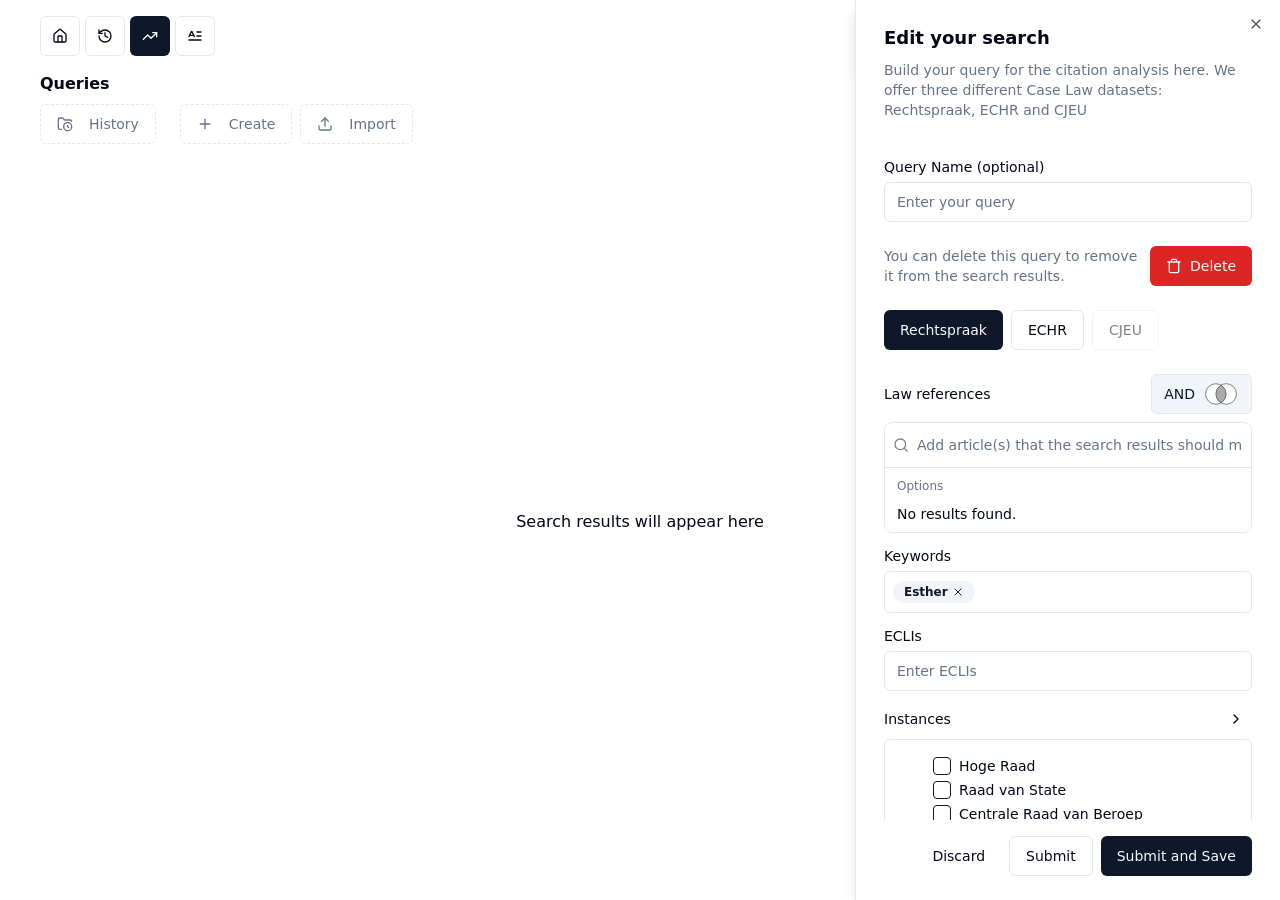
==== searchbar/index.html @ 6cc72f58 "project setup - mockup biss page" ====
<!doctype html>
<html lang="en">
<head>
    <meta charset="utf-8" />
    <link rel="icon" href="./favicon.png" />
    <meta name="viewport" content="width=device-width, initial-scale=1" />
    <link href=".//biss.css" rel="stylesheet">
    <title>Citations</title>
</head>
<body data-sveltekit-preload-data="hover">

    <div style="display: contents">
        <div class="inset-0 flex flex-col">
            <div class="z-50 flex-shrink-0 bg-opacity-90 px-10 py-4 backdrop-blur-sm transition-opacity duration-300">
                <div class="flex w-full justify-between">
                    <div> <a href="/" tabindex="0" class="ring-offset-background focus-visible:ring-ring inline-flex items-center justify-center whitespace-nowrap rounded-md text-sm font-medium transition-colors focus-visible:outline-none focus-visible:ring-2 focus-visible:ring-offset-2 disabled:pointer-events-none disabled:opacity-50 border-input bg-background hover:bg-accent hover:text-accent-foreground border h-10 w-10" data-button-root=""><svg xmlns="http://www.w3.org/2000/svg" width="24" height="24" viewBox="0 0 24 24" fill="none" stroke="currentColor" stroke-width="2" stroke-linecap="round" stroke-linejoin="round" class="lucide-icon lucide lucide-house h-4 w-4"><path d="M15 21v-8a1 1 0 0 0-1-1h-4a1 1 0 0 0-1 1v8"></path><path d="M3 10a2 2 0 0 1 .709-1.528l7-5.999a2 2 0 0 1 2.582 0l7 5.999A2 2 0 0 1 21 10v9a2 2 0 0 1-2 2H5a2 2 0 0 1-2-2z"></path></svg></a>  <a href="/citationanalysis?q=rc" tabindex="0" class="ring-offset-background focus-visible:ring-ring inline-flex items-center justify-center whitespace-nowrap rounded-md text-sm font-medium transition-colors focus-visible:outline-none focus-visible:ring-2 focus-visible:ring-offset-2 disabled:pointer-events-none disabled:opacity-50 border-input bg-background hover:bg-accent hover:text-accent-foreground border h-10 w-10" data-button-root=""><svg xmlns="http://www.w3.org/2000/svg" width="24" height="24" viewBox="0 0 24 24" fill="none" stroke="currentColor" stroke-width="2" stroke-linecap="round" stroke-linejoin="round" class="lucide-icon lucide lucide-history h-4 w-4"><path d="M3 12a9 9 0 1 0 9-9 9.75 9.75 0 0 0-6.74 2.74L3 8"></path><path d="M3 3v5h5"></path><path d="M12 7v5l4 2"></path></svg></a>  <a href="/citationanalysis?q=ip" tabindex="0" class="ring-offset-background focus-visible:ring-ring inline-flex items-center justify-center whitespace-nowrap rounded-md text-sm font-medium transition-colors focus-visible:outline-none focus-visible:ring-2 focus-visible:ring-offset-2 disabled:pointer-events-none disabled:opacity-50 bg-primary text-primary-foreground hover:bg-primary/90 h-10 w-10" data-button-root=""><svg xmlns="http://www.w3.org/2000/svg" width="24" height="24" viewBox="0 0 24 24" fill="none" stroke="currentColor" stroke-width="2" stroke-linecap="round" stroke-linejoin="round" class="lucide-icon lucide lucide-trending-up h-4 w-4"><path d="M16 7h6v6"></path><path d="m22 7-8.5 8.5-5-5L2 17"></path></svg></a>  <a href="/citationanalysis?q=sf" tabindex="0" class="ring-offset-background focus-visible:ring-ring inline-flex items-center justify-center whitespace-nowrap rounded-md text-sm font-medium transition-colors focus-visible:outline-none focus-visible:ring-2 focus-visible:ring-offset-2 disabled:pointer-events-none disabled:opacity-50 border-input bg-background hover:bg-accent hover:text-accent-foreground border h-10 w-10" data-button-root=""><svg xmlns="http://www.w3.org/2000/svg" width="24" height="24" viewBox="0 0 24 24" fill="none" stroke="currentColor" stroke-width="2" stroke-linecap="round" stroke-linejoin="round" class="lucide-icon lucide lucide-letter-text h-4 w-4"><path d="M15 12h6"></path><path d="M15 6h6"></path><path d="m3 13 3.553-7.724a.5.5 0 0 1 .894 0L11 13"></path><path d="M3 18h18"></path><path d="M3.92 11h6.16"></path></svg></a></div>   <div class="flex items-center space-x-2">
                        <button aria-controls="OJrJA2cMHf" aria-expanded="false" data-state="closed" id="hyUOmqMCbx" tabindex="0" data-melt-dropdown-menu-trigger="" data-menu-trigger="" type="button"> <button type="button" tabindex="0" class="ring-offset-background focus-visible:ring-ring inline-flex items-center justify-center whitespace-nowrap rounded-md text-sm font-medium transition-colors focus-visible:outline-none focus-visible:ring-2 focus-visible:ring-offset-2 disabled:pointer-events-none disabled:opacity-50 border-input bg-background hover:bg-accent hover:text-accent-foreground border h-10 px-4 py-2" data-button-root=""><svg xmlns="http://www.w3.org/2000/svg" width="24" height="24" viewBox="0 0 24 24" fill="none" stroke="currentColor" stroke-width="2" stroke-linecap="round" stroke-linejoin="round" class="lucide-icon lucide lucide-user mr-2 h-4 w-4"><path d="M19 21v-2a4 4 0 0 0-4-4H9a4 4 0 0 0-4 4v2"></path><circle cx="12" cy="7" r="4"></circle></svg>esther.kleikers@icloud.com</button></button>    <div> <button type="button" tabindex="0" class="ring-offset-background focus-visible:ring-ring inline-flex items-center justify-center whitespace-nowrap rounded-md text-sm font-medium transition-colors focus-visible:outline-none focus-visible:ring-2 focus-visible:ring-offset-2 disabled:pointer-events-none disabled:opacity-50 bg-primary text-primary-foreground hover:bg-primary/90 h-10 w-10" data-button-root=""><svg xmlns="http://www.w3.org/2000/svg" width="24" height="24" viewBox="0 0 24 24" fill="none" stroke="currentColor" stroke-width="2" stroke-linecap="round" stroke-linejoin="round" class="lucide-icon lucide lucide-search h-4 w-4"><path d="m21 21-4.34-4.34"></path><circle cx="11" cy="11" r="8"></circle></svg></button></div> <div data-portal="" data-melt-dialog-portalled="" data-dialog-portal="" class="">
                            <div data-portal="" data-melt-dialog-portalled="" data-dialog-portal="" class="">
                                <div id="ukRrgg3Tfu" role="dialog" aria-describedby="SeCNvAfNNz" aria-labelledby="okNd27kr7f" aria-modal="true" data-state="open" tabindex="-1" style="" data-melt-dialog-content="" data-dialog-content="" class="bg-background fixed z-50 gap-4 p-6 shadow-lg inset-y-0 right-0 border-l !z-[51] flex h-full w-full flex-col !px-1 !py-6 sm:max-w-[425px]" data-testid="query-panel">
                                    <div class="flex flex-col space-y-2 text-center sm:text-left px-6 pb-6">
                                        <h2 id="okNd27kr7f" data-melt-dialog-title="" data-dialog-title="" class="text-foreground text-lg font-semibold">Search Documents</h2> <div id="SeCNvAfNNz" data-melt-dialog-description="" data-dialog-description="" class="text-muted-foreground text-sm">
                                            Build your query for the citation analysis here. We offer three different Case Law
                                            datasets: Rechtspraak, ECHR and CJEU
                                        </div>
                                    </div>
                                    <div class="flex-1 overflow-y-auto px-6">
                                        <div class="flex flex-col space-y-6">
                                            <div class="flex flex-col space-y-2"><label data-melt-label="" data-label-root="" class="text-sm font-medium leading-none peer-disabled:cursor-not-allowed peer-disabled:opacity-70" for="query-name">Query Name (optional)</label> <input class="border-input bg-background ring-offset-background placeholder:text-muted-foreground focus-visible:ring-ring flex h-10 w-full rounded-md border px-3 py-2 text-sm file:border-0 file:bg-transparent file:text-sm file:font-medium focus-visible:outline-none focus-visible:ring-2 focus-visible:ring-offset-2 disabled:cursor-not-allowed disabled:opacity-50" placeholder="Enter your query" value=""></div>    <div class="flex space-x-2"> <button type="button" tabindex="0" class="ring-offset-background focus-visible:ring-ring inline-flex items-center justify-center whitespace-nowrap rounded-md text-sm font-medium transition-colors focus-visible:outline-none focus-visible:ring-2 focus-visible:ring-offset-2 disabled:pointer-events-none disabled:opacity-50 bg-primary text-primary-foreground hover:bg-primary/90 h-10 px-4 py-2" data-button-root="">Rechtspraak</button>  <button type="button" tabindex="0" class="ring-offset-background focus-visible:ring-ring inline-flex items-center justify-center whitespace-nowrap rounded-md text-sm font-medium transition-colors focus-visible:outline-none focus-visible:ring-2 focus-visible:ring-offset-2 disabled:pointer-events-none disabled:opacity-50 border-input bg-background hover:bg-accent hover:text-accent-foreground border h-10 px-4 py-2" data-button-root="">ECHR</button>  <button type="button" tabindex="0" class="ring-offset-background focus-visible:ring-ring inline-flex items-center justify-center whitespace-nowrap rounded-md text-sm font-medium transition-colors focus-visible:outline-none focus-visible:ring-2 focus-visible:ring-offset-2 disabled:pointer-events-none disabled:opacity-50 border-input bg-background hover:bg-accent hover:text-accent-foreground border h-10 px-4 py-2" disabled data-button-root="">CJEU</button></div>   <div class="flex flex-col space-y-4">
                                                <div class="flex flex-col space-y-2"><div class="flex items-center justify-between"><label data-melt-label="" data-label-root="" class="text-sm font-medium leading-none peer-disabled:cursor-not-allowed peer-disabled:opacity-70" for="articles">Law references</label> <button aria-describedby="IwPFmMNoa8" id="1JxVmJcgm6" data-state="closed" data-melt-tooltip-trigger="" data-tooltip-trigger="" type="button"><button data-state="on" aria-pressed type="button" data-melt-toggle="" data-toggle-root="" class="ring-offset-background focus-visible:ring-ring data-[state=on]:bg-accent data-[state=on]:text-accent-foreground inline-flex items-center justify-center rounded-md text-sm font-medium transition-colors focus-visible:outline-none focus-visible:ring-2 focus-visible:ring-offset-2 disabled:pointer-events-none disabled:opacity-50 border-input hover:bg-accent hover:text-accent-foreground border bg-transparent h-10 px-3" aria-label="toggle intersect search"><span class="font-normal mr-2">AND</span> <svg xmlns="http://www.w3.org/2000/svg" viewBox="30 10 140 100" class="size-9"><defs><circle id="circleA_intersect" cx="80" cy="60" r="40"></circle><circle id="circleB_intersect" cx="120" cy="60" r="40"></circle><clipPath id="clipA"><use href="#circleA_intersect"></use></clipPath></defs><use href="#circleA_intersect" fill="white"></use><use href="#circleB_intersect" fill="white"></use><use href="#circleB_intersect" clip-path="url(#clipA)" fill="#aaa"></use><use href="#circleA_intersect" fill="none" stroke="#111" stroke-width="2"></use><use href="#circleB_intersect" fill="none" stroke="#111" stroke-width="2"></use></svg></button></button> </div> <div role="application" id="aMcgXjkVdd" data-cmdk-root="" class="bg-popover text-popover-foreground flex h-full w-full flex-col overflow-hidden rounded-lg border"> <label data-cmdk-label="" for="oSEjDf175k" id="8hEgDcqWah" style="position:absolute;width:1px;height:1px;padding:0;margin:-1px;overflow:hidden;clip:rect(0, 0, 0, 0);whiteSpace:nowrap;borderWidth:0;"></label> <div class="flex items-center border-b px-2" data-cmdk-input-wrapper=""><svg xmlns="http://www.w3.org/2000/svg" width="24" height="24" viewBox="0 0 24 24" fill="none" stroke="currentColor" stroke-width="2" stroke-linecap="round" stroke-linejoin="round" class="lucide-icon lucide lucide-search mr-2 h-4 w-4 shrink-0 opacity-50"><path d="m21 21-4.34-4.34"></path><circle cx="11" cy="11" r="8"></circle></svg> <input type="text" data-cmdk-input="" autocomplete="off" autocorrect="off" spellcheck="false" aria-autocomplete="list" role="combobox" aria-expanded aria-controls="BLtMClvzOT" aria-labelledby="8hEgDcqWah" id="oSEjDf175k" class="placeholder:text-muted-foreground flex h-11 w-full rounded-md bg-transparent py-3 text-sm outline-none disabled:cursor-not-allowed disabled:opacity-50" placeholder="Add article(s) that the search results should mention" value=""></div> <div data-cmdk-list="" role="listbox" aria-label="Suggestions" id="BLtMClvzOT" aria-labelledby="oSEjDf175k" class="max-h-[300px] overflow-y-auto overflow-x-hidden"><div data-cmdk-list-sizer=""></div></div>  <div data-cmdk-list="" role="listbox" aria-label="Suggestions" id="BLtMClvzOT" aria-labelledby="oSEjDf175k" class="max-h-[300px] overflow-y-auto overflow-x-hidden"><div data-cmdk-list-sizer=""><div data-cmdk-group="" role="presentation" data-value="" class="text-foreground [&amp;_[data-cmdk-group-heading]]:text-muted-foreground overflow-hidden p-1 [&amp;_[data-cmdk-group-heading]]:px-2 [&amp;_[data-cmdk-group-heading]]:py-1.5 [&amp;_[data-cmdk-group-heading]]:text-xs [&amp;_[data-cmdk-group-heading]]:font-medium"><div data-cmdk-group-heading="" aria-hidden id="HjWKBuDcfx">Options</div> <div data-cmdk-group-items="" role="group" aria-labelledby="HjWKBuDcfx"></div></div> <span class="block mb-2 mx-3 text-sm" data-svelte-h="svelte-1udk4qo">No results found.</span></div></div></div></div>  <div class="flex flex-col space-y-2">
                                                    <label data-melt-label="" data-label-root="" class="text-sm font-medium leading-none peer-disabled:cursor-not-allowed peer-disabled:opacity-70" for="keywords">Keywords</label>

                                                    <div class="border-input focus-within:ring-ring flex flex-wrap items-center gap-2 rounded-md border p-2 focus-within:ring-2 focus-within:ring-offset-2">
                                                        <input id="keywords" class="chip-input min-w-[100px] flex-1 border-none bg-transparent focus:outline-none svelte-645s0d" placeholder="Type and press Enter or comma" value="">
                                                    </div>
                                                </div>  <div class="flex flex-col space-y-2"><label data-melt-label="" data-label-root="" class="text-sm font-medium leading-none peer-disabled:cursor-not-allowed peer-disabled:opacity-70" for="eclis">ECLIs</label> <input class="border-input bg-background ring-offset-background placeholder:text-muted-foreground focus-visible:ring-ring flex h-10 w-full rounded-md border px-3 py-2 text-sm file:border-0 file:bg-transparent file:text-sm file:font-medium focus-visible:outline-none focus-visible:ring-2 focus-visible:ring-offset-2 disabled:cursor-not-allowed disabled:opacity-50" id="eclis" placeholder="Enter ECLIs" value=""></div>   <div class="flex flex-col space-y-2"><div data-state="closed" data-melt-collapsible="" data-collapsible-root=""><div class="flex items-center justify-between"><label data-melt-label="" data-label-root="" class="text-sm font-medium leading-none peer-disabled:cursor-not-allowed peer-disabled:opacity-70">Instances</label>  <button type="button" tabindex="0" data-state="closed" data-melt-collapsible-trigger="" data-collapsible-trigger="" class="ring-offset-background focus-visible:ring-ring inline-flex items-center justify-center whitespace-nowrap text-sm font-medium transition-colors focus-visible:outline-none focus-visible:ring-2 focus-visible:ring-offset-2 disabled:pointer-events-none disabled:opacity-50 hover:bg-accent hover:text-accent-foreground rounded-md h-6 px-2" data-button-root=""><svg xmlns="http://www.w3.org/2000/svg" width="24" height="24" viewBox="0 0 24 24" fill="none" stroke="currentColor" stroke-width="2" stroke-linecap="round" stroke-linejoin="round" class="lucide-icon lucide lucide-chevron-right h-4 w-4 transition-transform duration-200"><path d="m9 18 6-6-6-6"></path></svg></button></div> </div></div>  <div class="flex flex-col space-y-2"><div data-state="closed" data-melt-collapsible="" data-collapsible-root=""><div class="flex items-center justify-between"><label data-melt-label="" data-label-root="" class="text-sm font-medium leading-none peer-disabled:cursor-not-allowed peer-disabled:opacity-70">Domains</label>  <button type="button" tabindex="0" data-state="closed" data-melt-collapsible-trigger="" data-collapsible-trigger="" class="ring-offset-background focus-visible:ring-ring inline-flex items-center justify-center whitespace-nowrap text-sm font-medium transition-colors focus-visible:outline-none focus-visible:ring-2 focus-visible:ring-offset-2 disabled:pointer-events-none disabled:opacity-50 hover:bg-accent hover:text-accent-foreground rounded-md h-6 px-2" data-button-root=""><svg xmlns="http://www.w3.org/2000/svg" width="24" height="24" viewBox="0 0 24 24" fill="none" stroke="currentColor" stroke-width="2" stroke-linecap="round" stroke-linejoin="round" class="lucide-icon lucide lucide-chevron-right h-4 w-4 transition-transform duration-200"><path d="m9 18 6-6-6-6"></path></svg></button></div> </div></div>  <div class="flex flex-col space-y-2"><div data-state="closed" data-melt-collapsible="" data-collapsible-root=""><div class="flex items-center justify-between"><label data-melt-label="" data-label-root="" class="text-sm font-medium leading-none peer-disabled:cursor-not-allowed peer-disabled:opacity-70">Advanced Settings</label>  <button type="button" tabindex="0" data-state="closed" data-melt-collapsible-trigger="" data-collapsible-trigger="" class="ring-offset-background focus-visible:ring-ring inline-flex items-center justify-center whitespace-nowrap text-sm font-medium focus-visible:outline-none focus-visible:ring-2 focus-visible:ring-offset-2 disabled:pointer-events-none disabled:opacity-50 hover:bg-accent hover:text-accent-foreground rounded-md h-6 px-2 transition-transform duration-200" data-button-root=""><svg xmlns="http://www.w3.org/2000/svg" width="24" height="24" viewBox="0 0 24 24" fill="none" stroke="currentColor" stroke-width="2" stroke-linecap="round" stroke-linejoin="round" class="lucide-icon lucide lucide-chevron-right h-4 w-4"><path d="m9 18 6-6-6-6"></path></svg></button></div> </div></div>
                                            </div>
                                        </div>
                                    </div> <div class="flex flex-col-reverse sm:flex-row sm:justify-end sm:space-x-2 px-6">  <button type="button" tabindex="0" class="ring-offset-background focus-visible:ring-ring inline-flex items-center justify-center whitespace-nowrap rounded-md text-sm font-medium transition-colors focus-visible:outline-none focus-visible:ring-2 focus-visible:ring-offset-2 disabled:pointer-events-none disabled:opacity-50 border-input bg-background hover:bg-accent hover:text-accent-foreground border h-10 px-4 py-2" data-button-root="">Submit</button>  <button type="button" tabindex="0" class="ring-offset-background focus-visible:ring-ring inline-flex items-center justify-center whitespace-nowrap rounded-md text-sm font-medium transition-colors focus-visible:outline-none focus-visible:ring-2 focus-visible:ring-offset-2 disabled:pointer-events-none disabled:opacity-50 bg-primary text-primary-foreground hover:bg-primary/90 h-10 px-4 py-2" data-button-root="">Submit and Save</button></div> <button type="button" data-melt-dialog-close="" data-dialog-close="" class="ring-offset-background focus:ring-ring data-[state=open]:bg-secondary absolute right-4 top-4 rounded-sm opacity-70 transition-opacity hover:opacity-100 focus:outline-none focus:ring-2 focus:ring-offset-2 disabled:pointer-events-none"><svg xmlns="http://www.w3.org/2000/svg" width="24" height="24" viewBox="0 0 24 24" fill="none" stroke="currentColor" stroke-width="2" stroke-linecap="round" stroke-linejoin="round" class="lucide-icon lucide lucide-x h-4 w-4"><path d="M18 6 6 18"></path><path d="m6 6 12 12"></path></svg> <span class="sr-only" data-svelte-h="svelte-1pewzs3">Close</span></button>
                                </div>
                            </div>
                        </div>
                    </div>
                </div>
            </div>  <div class="flex w-full flex-col gap-2">
                <h3 class="pl-10 font-semibold" data-svelte-h="svelte-1pa2ynm">Queries</h3> <div class="z-50 flex min-h-10 flex-shrink-0 gap-2 overflow-x-auto pl-10">
                    <button aria-haspopup="dialog" aria-expanded="false" type="button" data-melt-dialog-trigger="" data-dialog-trigger="" tabindex="-1" class="ring-offset-background focus-visible:ring-ring inline-flex items-center justify-center whitespace-nowrap rounded-md text-sm font-medium transition-colors focus-visible:outline-none focus-visible:ring-2 focus-visible:ring-offset-2 disabled:pointer-events-none disabled:opacity-50 border-input bg-background hover:bg-accent border px-4 py-2 hover:text-primary text-muted-foreground h-10 border-dashed hover:border-solid">
                        <div class="flex h-full items-center justify-center"><svg xmlns="http://www.w3.org/2000/svg" width="24" height="24" viewBox="0 0 24 24" fill="none" stroke="currentColor" stroke-width="2" stroke-linecap="round" stroke-linejoin="round" class="lucide-icon lucide lucide-folder-clock mr-4 h-4 w-4"><path d="M16 14v2.2l1.6 1"></path><path d="M7 20H4a2 2 0 0 1-2-2V5a2 2 0 0 1 2-2h3.9a2 2 0 0 1 1.69.9l.81 1.2a2 2 0 0 0 1.67.9H20a2 2 0 0 1 2 2"></path><circle cx="16" cy="16" r="6"></circle></svg></div>
                        History
                    </button> <div data-portal="" data-melt-dialog-portalled="" data-dialog-portal="" class=""><div data-portal="" data-melt-dialog-portalled="" data-dialog-portal="" class=""> </div></div> <div data-portal="" data-melt-dialog-portalled="" data-alert-dialog-portal=""> </div>   <button type="button" tabindex="0" class="ring-offset-background focus-visible:ring-ring inline-flex items-center justify-center whitespace-nowrap rounded-md text-sm font-medium transition-colors focus-visible:outline-none focus-visible:ring-2 focus-visible:ring-offset-2 disabled:pointer-events-none disabled:opacity-50 border-input bg-background hover:bg-accent border px-4 py-2 hover:text-primary text-muted-foreground h-10 border-dashed hover:border-solid" data-button-root="">
                        <div class="flex h-full items-center justify-center"><svg xmlns="http://www.w3.org/2000/svg" width="24" height="24" viewBox="0 0 24 24" fill="none" stroke="currentColor" stroke-width="2" stroke-linecap="round" stroke-linejoin="round" class="lucide-icon lucide lucide-plus mr-4 h-4 w-4"><path d="M5 12h14"></path><path d="M12 5v14"></path></svg></div>
                        Create
                    </button>   <button type="button" tabindex="0" class="ring-offset-background focus-visible:ring-ring inline-flex items-center justify-center whitespace-nowrap rounded-md text-sm font-medium transition-colors focus-visible:outline-none focus-visible:ring-2 focus-visible:ring-offset-2 disabled:pointer-events-none disabled:opacity-50 border-input bg-background hover:bg-accent border px-4 py-2 hover:text-primary text-muted-foreground h-10 border-dashed hover:border-solid" title="Import queries" data-button-root="">
                        <div class="flex h-full items-center justify-center"><svg xmlns="http://www.w3.org/2000/svg" width="24" height="24" viewBox="0 0 24 24" fill="none" stroke="currentColor" stroke-width="2" stroke-linecap="round" stroke-linejoin="round" class="lucide-icon lucide lucide-upload mr-4 h-4 w-4"><path d="M12 3v12"></path><path d="m17 8-5-5-5 5"></path><path d="M21 15v4a2 2 0 0 1-2 2H5a2 2 0 0 1-2-2v-4"></path></svg></div>
                        Import
                    </button> <input id="importQueriesInput" type="file" hidden accept=".json">
                </div>  <div class="relative h-full overflow-hidden px-10"><div class="flex h-[calc(100vh-160px)] w-full items-center justify-center"><p class="" data-svelte-h="svelte-12ocyv0">Search results will appear here</p></div></div>
            </div>
        </div>
        <div data-portal="" data-melt-dialog-portalled="" data-dialog-portal="" class="">
            <div data-portal="" data-melt-dialog-portalled="" data-dialog-portal="" class="">
                <div id="9pjVbQlTAu" role="dialog" aria-describedby="6ejwbsomSj" aria-labelledby="sfqq7akNkx" aria-modal="true" data-state="open" tabindex="-1" data-melt-dialog-content="" data-dialog-content="" class="bg-background fixed z-50 gap-4 p-6 shadow-lg inset-y-0 right-0 border-l !z-[51] flex h-full w-full flex-col !px-1 !py-6 sm:max-w-[425px]" data-testid="query-panel" data-escapee="" style="">
                    <div class="flex flex-col space-y-2 text-center sm:text-left px-6 pb-6"><h2 id="sfqq7akNkx" data-melt-dialog-title="" data-dialog-title="" class="text-foreground text-lg font-semibold">Edit your search</h2> <div id="6ejwbsomSj" data-melt-dialog-description="" data-dialog-description="" class="text-muted-foreground text-sm">Build your query for the citation analysis here. We offer three different Case Law datasets: Rechtspraak, ECHR and CJEU</div></div> <div class="flex-1 overflow-y-auto px-6">
                        <div class="flex flex-col space-y-6">
                            <div class="flex flex-col space-y-2"><label data-melt-label="" data-label-root="" class="text-sm font-medium leading-none peer-disabled:cursor-not-allowed peer-disabled:opacity-70" for="query-name">Query Name (optional)</label> <input class="border-input bg-background ring-offset-background placeholder:text-muted-foreground focus-visible:ring-ring flex h-10 w-full rounded-md border px-3 py-2 text-sm file:border-0 file:bg-transparent file:text-sm file:font-medium focus-visible:outline-none focus-visible:ring-2 focus-visible:ring-offset-2 disabled:cursor-not-allowed disabled:opacity-50" placeholder="Enter your query"></div> <div class="flex items-center justify-between"><p class="text-muted-foreground text-sm">You can delete this query to remove it from the search results.</p> <button type="button" tabindex="0" class="ring-offset-background focus-visible:ring-ring inline-flex items-center justify-center whitespace-nowrap rounded-md text-sm font-medium transition-colors focus-visible:outline-none focus-visible:ring-2 focus-visible:ring-offset-2 disabled:pointer-events-none disabled:opacity-50 bg-destructive text-destructive-foreground hover:bg-destructive/90 h-10 px-4 py-2" data-button-root=""><svg xmlns="http://www.w3.org/2000/svg" width="24" height="24" viewBox="0 0 24 24" fill="none" stroke="currentColor" stroke-width="2" stroke-linecap="round" stroke-linejoin="round" class="lucide-icon lucide lucide-trash mr-2 h-4 w-4"><path d="M19 6v14a2 2 0 0 1-2 2H7a2 2 0 0 1-2-2V6"></path><path d="M3 6h18"></path><path d="M8 6V4a2 2 0 0 1 2-2h4a2 2 0 0 1 2 2v2"></path></svg> Delete</button></div> <div class="flex space-x-2"><button type="button" tabindex="0" class="ring-offset-background focus-visible:ring-ring inline-flex items-center justify-center whitespace-nowrap rounded-md text-sm font-medium transition-colors focus-visible:outline-none focus-visible:ring-2 focus-visible:ring-offset-2 disabled:pointer-events-none disabled:opacity-50 bg-primary text-primary-foreground hover:bg-primary/90 h-10 px-4 py-2" data-button-root="">Rechtspraak</button> <button type="button" tabindex="0" class="ring-offset-background focus-visible:ring-ring inline-flex items-center justify-center whitespace-nowrap rounded-md text-sm font-medium transition-colors focus-visible:outline-none focus-visible:ring-2 focus-visible:ring-offset-2 disabled:pointer-events-none disabled:opacity-50 border-input bg-background hover:bg-accent hover:text-accent-foreground border h-10 px-4 py-2" data-button-root="">ECHR</button> <button type="button" tabindex="0" class="ring-offset-background focus-visible:ring-ring inline-flex items-center justify-center whitespace-nowrap rounded-md text-sm font-medium transition-colors focus-visible:outline-none focus-visible:ring-2 focus-visible:ring-offset-2 disabled:pointer-events-none disabled:opacity-50 border-input bg-background hover:bg-accent hover:text-accent-foreground border h-10 px-4 py-2" disabled="" data-button-root="">CJEU</button></div> <div class="flex flex-col space-y-4">
                                <div class="flex flex-col space-y-2"><div class="flex items-center justify-between"><label data-melt-label="" data-label-root="" class="text-sm font-medium leading-none peer-disabled:cursor-not-allowed peer-disabled:opacity-70" for="articles">Law references</label> <button aria-describedby="zZWco2Gnv2" id="ycCsbcOF1t" data-state="closed" data-melt-tooltip-trigger="" data-tooltip-trigger="" type="button"><button data-state="on" aria-pressed="true" type="button" data-melt-toggle="" data-toggle-root="" class="ring-offset-background focus-visible:ring-ring data-[state=on]:bg-accent data-[state=on]:text-accent-foreground inline-flex items-center justify-center rounded-md text-sm font-medium transition-colors focus-visible:outline-none focus-visible:ring-2 focus-visible:ring-offset-2 disabled:pointer-events-none disabled:opacity-50 border-input hover:bg-accent hover:text-accent-foreground border bg-transparent h-10 px-3" aria-label="toggle intersect search"><span class="font-normal mr-2">AND</span> <svg xmlns="http://www.w3.org/2000/svg" viewBox="30 10 140 100" class="size-9"><defs><circle id="circleA_intersect" cx="80" cy="60" r="40"></circle><circle id="circleB_intersect" cx="120" cy="60" r="40"></circle><clipPath id="clipA"><use href="#circleA_intersect"></use></clipPath></defs><use href="#circleA_intersect" fill="white"></use><use href="#circleB_intersect" fill="white"></use><use href="#circleB_intersect" clip-path="url(#clipA)" fill="#aaa"></use><use href="#circleA_intersect" fill="none" stroke="#111" stroke-width="2"></use><use href="#circleB_intersect" fill="none" stroke="#111" stroke-width="2"></use></svg></button></button> </div> <div role="application" id="0cQMYTyVhN" data-cmdk-root="" class="bg-popover text-popover-foreground flex h-full w-full flex-col overflow-hidden rounded-lg border"><label data-cmdk-label="" for="ZF9_gyUDsL" id="NHseDj1zEn" style="position: absolute; width: 1px; height: 1px; padding: 0px; margin: -1px; overflow: hidden; clip: rect(0px, 0px, 0px, 0px);"></label> <div class="flex items-center border-b px-2" data-cmdk-input-wrapper=""><svg xmlns="http://www.w3.org/2000/svg" width="24" height="24" viewBox="0 0 24 24" fill="none" stroke="currentColor" stroke-width="2" stroke-linecap="round" stroke-linejoin="round" class="lucide-icon lucide lucide-search mr-2 h-4 w-4 shrink-0 opacity-50"><path d="m21 21-4.34-4.34"></path><circle cx="11" cy="11" r="8"></circle></svg> <input type="text" data-cmdk-input="" autocomplete="off" autocorrect="off" spellcheck="false" aria-autocomplete="list" role="combobox" aria-expanded="true" aria-controls="BYJ5lBmvN6" aria-labelledby="NHseDj1zEn" id="ZF9_gyUDsL" class="placeholder:text-muted-foreground flex h-11 w-full rounded-md bg-transparent py-3 text-sm outline-none disabled:cursor-not-allowed disabled:opacity-50" placeholder="Add article(s) that the search results should mention"></div> <div data-cmdk-list="" role="listbox" aria-label="Suggestions" id="BYJ5lBmvN6" aria-labelledby="ZF9_gyUDsL" class="max-h-[300px] overflow-y-auto overflow-x-hidden" style="--cmdk-list-height: 0.0px;"><div data-cmdk-list-sizer=""></div></div> <div data-cmdk-list="" role="listbox" aria-label="Suggestions" id="BYJ5lBmvN6" aria-labelledby="ZF9_gyUDsL" class="max-h-[300px] overflow-y-auto overflow-x-hidden" style="--cmdk-list-height: 56.0px;"><div data-cmdk-list-sizer=""><div data-cmdk-group="" role="presentation" data-value="options" class="text-foreground [&amp;_[data-cmdk-group-heading]]:text-muted-foreground overflow-hidden p-1 [&amp;_[data-cmdk-group-heading]]:px-2 [&amp;_[data-cmdk-group-heading]]:py-1.5 [&amp;_[data-cmdk-group-heading]]:text-xs [&amp;_[data-cmdk-group-heading]]:font-medium"><div data-cmdk-group-heading="" aria-hidden="true" id="euI6f_ijej">Options</div> <div data-cmdk-group-items="" role="group" aria-labelledby="euI6f_ijej"></div></div> <span class="block mb-2 mx-3 text-sm">No results found.</span></div></div></div></div> <div class="flex flex-col space-y-2">
                                    <label data-melt-label="" data-label-root="" class="text-sm font-medium leading-none peer-disabled:cursor-not-allowed peer-disabled:opacity-70" for="keywords">Keywords</label> <div class="border-input focus-within:ring-ring flex flex-wrap items-center gap-2 rounded-md border p-2 focus-within:ring-2 focus-within:ring-offset-2"><span class="focus:ring-ring select-none rounded-full border px-2.5 py-0.5 text-xs font-semibold transition-colors focus:outline-none focus:ring-2 focus:ring-offset-2 bg-secondary text-secondary-foreground hover:bg-secondary/80 border-transparent flex items-center gap-1">Esther <button class="hover:text-red-500"><svg xmlns="http://www.w3.org/2000/svg" width="24" height="24" viewBox="0 0 24 24" fill="none" stroke="currentColor" stroke-width="2" stroke-linecap="round" stroke-linejoin="round" class="lucide-icon lucide lucide-x h-3 w-3"><path d="M18 6 6 18"></path><path d="m6 6 12 12"></path></svg></button></span> <input id="keywords" class="chip-input min-w-[100px] flex-1 border-none bg-transparent focus:outline-none svelte-645s0d" placeholder=""></div>
                                </div> <div class="flex flex-col space-y-2"><label data-melt-label="" data-label-root="" class="text-sm font-medium leading-none peer-disabled:cursor-not-allowed peer-disabled:opacity-70" for="eclis">ECLIs</label> <input class="border-input bg-background ring-offset-background placeholder:text-muted-foreground focus-visible:ring-ring flex h-10 w-full rounded-md border px-3 py-2 text-sm file:border-0 file:bg-transparent file:text-sm file:font-medium focus-visible:outline-none focus-visible:ring-2 focus-visible:ring-offset-2 disabled:cursor-not-allowed disabled:opacity-50" id="eclis" placeholder="Enter ECLIs"></div> <div class="flex flex-col space-y-2"><div data-state="open" data-melt-collapsible="" data-collapsible-root=""><div class="flex items-center justify-between"><label data-melt-label="" data-label-root="" class="text-sm font-medium leading-none peer-disabled:cursor-not-allowed peer-disabled:opacity-70">Instances</label> <button type="button" tabindex="0" data-state="open" data-melt-collapsible-trigger="" data-collapsible-trigger="" class="ring-offset-background focus-visible:ring-ring inline-flex items-center justify-center whitespace-nowrap text-sm font-medium transition-colors focus-visible:outline-none focus-visible:ring-2 focus-visible:ring-offset-2 disabled:pointer-events-none disabled:opacity-50 hover:bg-accent hover:text-accent-foreground rounded-md h-6 px-2" data-button-root=""><svg xmlns="http://www.w3.org/2000/svg" width="24" height="24" viewBox="0 0 24 24" fill="none" stroke="currentColor" stroke-width="2" stroke-linecap="round" stroke-linejoin="round" class="lucide-icon lucide lucide-chevron-right h-4 w-4 transition-transform duration-200"><path d="m9 18 6-6-6-6"></path></svg></button></div> <div data-state="open" data-melt-collapsible-content="" data-collapsible-content="" style=""><div class="mt-2 flex flex-col space-y-1 rounded-md border p-4"><div data-state="closed" data-melt-collapsible="" data-collapsible-root=""><div class="flex items-center space-x-2"><div class="w-6"></div> <button data-state="unchecked" type="button" role="checkbox" aria-checked="false" aria-required="false" data-melt-checkbox="" data-checkbox-root="" class="border-primary ring-offset-background focus-visible:ring-ring data-[state=checked]:bg-primary data-[state=checked]:text-primary-foreground peer box-content h-4 w-4 shrink-0 rounded-sm border focus-visible:outline-none focus-visible:ring-2 focus-visible:ring-offset-2 disabled:cursor-not-allowed disabled:opacity-50 data-[disabled=true]:cursor-not-allowed data-[disabled=true]:opacity-50"><div class="flex h-4 w-4 items-center justify-center text-current" data-checkbox-indicator="" data-state="unchecked"></div></button> <span class="text-sm">Hoge Raad</span></div> </div><div data-state="closed" data-melt-collapsible="" data-collapsible-root=""><div class="flex items-center space-x-2"><div class="w-6"></div> <button data-state="unchecked" type="button" role="checkbox" aria-checked="false" aria-required="false" data-melt-checkbox="" data-checkbox-root="" class="border-primary ring-offset-background focus-visible:ring-ring data-[state=checked]:bg-primary data-[state=checked]:text-primary-foreground peer box-content h-4 w-4 shrink-0 rounded-sm border focus-visible:outline-none focus-visible:ring-2 focus-visible:ring-offset-2 disabled:cursor-not-allowed disabled:opacity-50 data-[disabled=true]:cursor-not-allowed data-[disabled=true]:opacity-50"><div class="flex h-4 w-4 items-center justify-center text-current" data-checkbox-indicator="" data-state="unchecked"></div></button> <span class="text-sm">Raad van State</span></div> </div><div data-state="closed" data-melt-collapsible="" data-collapsible-root=""><div class="flex items-center space-x-2"><div class="w-6"></div> <button data-state="unchecked" type="button" role="checkbox" aria-checked="false" aria-required="false" data-melt-checkbox="" data-checkbox-root="" class="border-primary ring-offset-background focus-visible:ring-ring data-[state=checked]:bg-primary data-[state=checked]:text-primary-foreground peer box-content h-4 w-4 shrink-0 rounded-sm border focus-visible:outline-none focus-visible:ring-2 focus-visible:ring-offset-2 disabled:cursor-not-allowed disabled:opacity-50 data-[disabled=true]:cursor-not-allowed data-[disabled=true]:opacity-50"><div class="flex h-4 w-4 items-center justify-center text-current" data-checkbox-indicator="" data-state="unchecked"></div></button> <span class="text-sm">Centrale Raad van Beroep</span></div> </div><div data-state="closed" data-melt-collapsible="" data-collapsible-root=""><div class="flex items-center space-x-2"><div class="w-6"></div> <button data-state="unchecked" type="button" role="checkbox" aria-checked="false" aria-required="false" data-melt-checkbox="" data-checkbox-root="" class="border-primary ring-offset-background focus-visible:ring-ring data-[state=checked]:bg-primary data-[state=checked]:text-primary-foreground peer box-content h-4 w-4 shrink-0 rounded-sm border focus-visible:outline-none focus-visible:ring-2 focus-visible:ring-offset-2 disabled:cursor-not-allowed disabled:opacity-50 data-[disabled=true]:cursor-not-allowed data-[disabled=true]:opacity-50"><div class="flex h-4 w-4 items-center justify-center text-current" data-checkbox-indicator="" data-state="unchecked"></div></button> <span class="text-sm">College van Beroep voor het bedrijfsleven</span></div> </div><div data-state="closed" data-melt-collapsible="" data-collapsible-root=""><div class="flex items-center space-x-2"><button type="button" tabindex="0" data-state="closed" data-melt-collapsible-trigger="" data-collapsible-trigger="" class="ring-offset-background focus-visible:ring-ring inline-flex items-center justify-center whitespace-nowrap text-sm font-medium transition-colors focus-visible:outline-none focus-visible:ring-2 focus-visible:ring-offset-2 disabled:pointer-events-none disabled:opacity-50 hover:bg-accent hover:text-accent-foreground rounded-md h-6 px-1" data-button-root=""><svg xmlns="http://www.w3.org/2000/svg" width="24" height="24" viewBox="0 0 24 24" fill="none" stroke="currentColor" stroke-width="2" stroke-linecap="round" stroke-linejoin="round" class="lucide-icon lucide lucide-chevron-right h-4 w-4 transition-transform duration-200"><path d="m9 18 6-6-6-6"></path></svg></button> <button data-state="unchecked" type="button" role="checkbox" aria-checked="false" aria-required="false" data-melt-checkbox="" data-checkbox-root="" class="border-primary ring-offset-background focus-visible:ring-ring data-[state=checked]:bg-primary data-[state=checked]:text-primary-foreground peer box-content h-4 w-4 shrink-0 rounded-sm border focus-visible:outline-none focus-visible:ring-2 focus-visible:ring-offset-2 disabled:cursor-not-allowed disabled:opacity-50 data-[disabled=true]:cursor-not-allowed data-[disabled=true]:opacity-50"><div class="flex h-4 w-4 items-center justify-center text-current" data-checkbox-indicator="" data-state="unchecked"></div></button> <span class="text-sm">Gerechtshoven</span></div> </div><div data-state="closed" data-melt-collapsible="" data-collapsible-root=""><div class="flex items-center space-x-2"><button type="button" tabindex="0" data-state="closed" data-melt-collapsible-trigger="" data-collapsible-trigger="" class="ring-offset-background focus-visible:ring-ring inline-flex items-center justify-center whitespace-nowrap text-sm font-medium transition-colors focus-visible:outline-none focus-visible:ring-2 focus-visible:ring-offset-2 disabled:pointer-events-none disabled:opacity-50 hover:bg-accent hover:text-accent-foreground rounded-md h-6 px-1" data-button-root=""><svg xmlns="http://www.w3.org/2000/svg" width="24" height="24" viewBox="0 0 24 24" fill="none" stroke="currentColor" stroke-width="2" stroke-linecap="round" stroke-linejoin="round" class="lucide-icon lucide lucide-chevron-right h-4 w-4 transition-transform duration-200"><path d="m9 18 6-6-6-6"></path></svg></button> <button data-state="unchecked" type="button" role="checkbox" aria-checked="false" aria-required="false" data-melt-checkbox="" data-checkbox-root="" class="border-primary ring-offset-background focus-visible:ring-ring data-[state=checked]:bg-primary data-[state=checked]:text-primary-foreground peer box-content h-4 w-4 shrink-0 rounded-sm border focus-visible:outline-none focus-visible:ring-2 focus-visible:ring-offset-2 disabled:cursor-not-allowed disabled:opacity-50 data-[disabled=true]:cursor-not-allowed data-[disabled=true]:opacity-50"><div class="flex h-4 w-4 items-center justify-center text-current" data-checkbox-indicator="" data-state="unchecked"></div></button> <span class="text-sm">Rechtbanken</span></div> </div><div data-state="closed" data-melt-collapsible="" data-collapsible-root=""><div class="flex items-center space-x-2"><button type="button" tabindex="0" data-state="closed" data-melt-collapsible-trigger="" data-collapsible-trigger="" class="ring-offset-background focus-visible:ring-ring inline-flex items-center justify-center whitespace-nowrap text-sm font-medium transition-colors focus-visible:outline-none focus-visible:ring-2 focus-visible:ring-offset-2 disabled:pointer-events-none disabled:opacity-50 hover:bg-accent hover:text-accent-foreground rounded-md h-6 px-1" data-button-root=""><svg xmlns="http://www.w3.org/2000/svg" width="24" height="24" viewBox="0 0 24 24" fill="none" stroke="currentColor" stroke-width="2" stroke-linecap="round" stroke-linejoin="round" class="lucide-icon lucide lucide-chevron-right h-4 w-4 transition-transform duration-200"><path d="m9 18 6-6-6-6"></path></svg></button> <button data-state="unchecked" type="button" role="checkbox" aria-checked="false" aria-required="false" data-melt-checkbox="" data-checkbox-root="" class="border-primary ring-offset-background focus-visible:ring-ring data-[state=checked]:bg-primary data-[state=checked]:text-primary-foreground peer box-content h-4 w-4 shrink-0 rounded-sm border focus-visible:outline-none focus-visible:ring-2 focus-visible:ring-offset-2 disabled:cursor-not-allowed disabled:opacity-50 data-[disabled=true]:cursor-not-allowed data-[disabled=true]:opacity-50"><div class="flex h-4 w-4 items-center justify-center text-current" data-checkbox-indicator="" data-state="unchecked"></div></button> <span class="text-sm">Andere instanties binnen het Koninkrijk</span></div> </div></div></div></div></div> <div class="flex flex-col space-y-2"><div data-state="closed" data-melt-collapsible="" data-collapsible-root=""><div class="flex items-center justify-between"><label data-melt-label="" data-label-root="" class="text-sm font-medium leading-none peer-disabled:cursor-not-allowed peer-disabled:opacity-70">Domains</label> <button type="button" tabindex="0" data-state="closed" data-melt-collapsible-trigger="" data-collapsible-trigger="" class="ring-offset-background focus-visible:ring-ring inline-flex items-center justify-center whitespace-nowrap text-sm font-medium transition-colors focus-visible:outline-none focus-visible:ring-2 focus-visible:ring-offset-2 disabled:pointer-events-none disabled:opacity-50 hover:bg-accent hover:text-accent-foreground rounded-md h-6 px-2" data-button-root=""><svg xmlns="http://www.w3.org/2000/svg" width="24" height="24" viewBox="0 0 24 24" fill="none" stroke="currentColor" stroke-width="2" stroke-linecap="round" stroke-linejoin="round" class="lucide-icon lucide lucide-chevron-right h-4 w-4 transition-transform duration-200"><path d="m9 18 6-6-6-6"></path></svg></button></div> </div></div> <div class="flex flex-col space-y-2"><div data-state="closed" data-melt-collapsible="" data-collapsible-root=""><div class="flex items-center justify-between"><label data-melt-label="" data-label-root="" class="text-sm font-medium leading-none peer-disabled:cursor-not-allowed peer-disabled:opacity-70">Advanced Settings</label> <button type="button" tabindex="0" data-state="closed" data-melt-collapsible-trigger="" data-collapsible-trigger="" class="ring-offset-background focus-visible:ring-ring inline-flex items-center justify-center whitespace-nowrap text-sm font-medium focus-visible:outline-none focus-visible:ring-2 focus-visible:ring-offset-2 disabled:pointer-events-none disabled:opacity-50 hover:bg-accent hover:text-accent-foreground rounded-md h-6 px-2 transition-transform duration-200" data-button-root=""><svg xmlns="http://www.w3.org/2000/svg" width="24" height="24" viewBox="0 0 24 24" fill="none" stroke="currentColor" stroke-width="2" stroke-linecap="round" stroke-linejoin="round" class="lucide-icon lucide lucide-chevron-right h-4 w-4"><path d="m9 18 6-6-6-6"></path></svg></button></div> </div></div>
                            </div>
                        </div>
                    </div> <div class="flex flex-col-reverse sm:flex-row sm:justify-end sm:space-x-2 px-6"><button type="button" tabindex="0" class="ring-offset-background focus-visible:ring-ring inline-flex items-center justify-center whitespace-nowrap rounded-md text-sm font-medium transition-colors focus-visible:outline-none focus-visible:ring-2 focus-visible:ring-offset-2 disabled:pointer-events-none disabled:opacity-50 hover:bg-accent hover:text-accent-foreground h-10 px-4 py-2" title="Discard Changes" data-button-root="">Discard</button> <button type="button" tabindex="0" class="ring-offset-background focus-visible:ring-ring inline-flex items-center justify-center whitespace-nowrap rounded-md text-sm font-medium transition-colors focus-visible:outline-none focus-visible:ring-2 focus-visible:ring-offset-2 disabled:pointer-events-none disabled:opacity-50 border-input bg-background hover:bg-accent hover:text-accent-foreground border h-10 px-4 py-2" data-button-root="">Submit</button> <button type="button" tabindex="0" class="ring-offset-background focus-visible:ring-ring inline-flex items-center justify-center whitespace-nowrap rounded-md text-sm font-medium transition-colors focus-visible:outline-none focus-visible:ring-2 focus-visible:ring-offset-2 disabled:pointer-events-none disabled:opacity-50 bg-primary text-primary-foreground hover:bg-primary/90 h-10 px-4 py-2" data-button-root="">Submit and Save</button></div> <button type="button" data-melt-dialog-close="" data-dialog-close="" class="ring-offset-background focus:ring-ring data-[state=open]:bg-secondary absolute right-4 top-4 rounded-sm opacity-70 transition-opacity hover:opacity-100 focus:outline-none focus:ring-2 focus:ring-offset-2 disabled:pointer-events-none"><svg xmlns="http://www.w3.org/2000/svg" width="24" height="24" viewBox="0 0 24 24" fill="none" stroke="currentColor" stroke-width="2" stroke-linecap="round" stroke-linejoin="round" class="lucide-icon lucide lucide-x h-4 w-4"><path d="M18 6 6 18"></path><path d="m6 6 12 12"></path></svg> <span class="sr-only">Close</span></button>
                </div>
            </div>
        </div>
    </div>
</body>
</html>
---- searchbar/biss.css ----
﻿*, :before, :after {
    --tw-border-spacing-x: 0;
    --tw-border-spacing-y: 0;
    --tw-translate-x: 0;
    --tw-translate-y: 0;
    --tw-rotate: 0;
    --tw-skew-x: 0;
    --tw-skew-y: 0;
    --tw-scale-x: 1;
    --tw-scale-y: 1;
    --tw-pan-x:;
    --tw-pan-y:;
    --tw-pinch-zoom:;
    --tw-scroll-snap-strictness: proximity;
    --tw-gradient-from-position:;
    --tw-gradient-via-position:;
    --tw-gradient-to-position:;
    --tw-ordinal:;
    --tw-slashed-zero:;
    --tw-numeric-figure:;
    --tw-numeric-spacing:;
    --tw-numeric-fraction:;
    --tw-ring-inset:;
    --tw-ring-offset-width: 0px;
    --tw-ring-offset-color: #fff;
    --tw-ring-color: rgb(59 130 246 / .5);
    --tw-ring-offset-shadow: 0 0 #0000;
    --tw-ring-shadow: 0 0 #0000;
    --tw-shadow: 0 0 #0000;
    --tw-shadow-colored: 0 0 #0000;
    --tw-blur:;
    --tw-brightness:;
    --tw-contrast:;
    --tw-grayscale:;
    --tw-hue-rotate:;
    --tw-invert:;
    --tw-saturate:;
    --tw-sepia:;
    --tw-drop-shadow:;
    --tw-backdrop-blur:;
    --tw-backdrop-brightness:;
    --tw-backdrop-contrast:;
    --tw-backdrop-grayscale:;
    --tw-backdrop-hue-rotate:;
    --tw-backdrop-invert:;
    --tw-backdrop-opacity:;
    --tw-backdrop-saturate:;
    --tw-backdrop-sepia:;
    --tw-contain-size:;
    --tw-contain-layout:;
    --tw-contain-paint:;
    --tw-contain-style:
}

::backdrop {
    --tw-border-spacing-x: 0;
    --tw-border-spacing-y: 0;
    --tw-translate-x: 0;
    --tw-translate-y: 0;
    --tw-rotate: 0;
    --tw-skew-x: 0;
    --tw-skew-y: 0;
    --tw-scale-x: 1;
    --tw-scale-y: 1;
    --tw-pan-x:;
    --tw-pan-y:;
    --tw-pinch-zoom:;
    --tw-scroll-snap-strictness: proximity;
    --tw-gradient-from-position:;
    --tw-gradient-via-position:;
    --tw-gradient-to-position:;
    --tw-ordinal:;
    --tw-slashed-zero:;
    --tw-numeric-figure:;
    --tw-numeric-spacing:;
    --tw-numeric-fraction:;
    --tw-ring-inset:;
    --tw-ring-offset-width: 0px;
    --tw-ring-offset-color: #fff;
    --tw-ring-color: rgb(59 130 246 / .5);
    --tw-ring-offset-shadow: 0 0 #0000;
    --tw-ring-shadow: 0 0 #0000;
    --tw-shadow: 0 0 #0000;
    --tw-shadow-colored: 0 0 #0000;
    --tw-blur:;
    --tw-brightness:;
    --tw-contrast:;
    --tw-grayscale:;
    --tw-hue-rotate:;
    --tw-invert:;
    --tw-saturate:;
    --tw-sepia:;
    --tw-drop-shadow:;
    --tw-backdrop-blur:;
    --tw-backdrop-brightness:;
    --tw-backdrop-contrast:;
    --tw-backdrop-grayscale:;
    --tw-backdrop-hue-rotate:;
    --tw-backdrop-invert:;
    --tw-backdrop-opacity:;
    --tw-backdrop-saturate:;
    --tw-backdrop-sepia:;
    --tw-contain-size:;
    --tw-contain-layout:;
    --tw-contain-paint:;
    --tw-contain-style:
}

*, :before, :after {
    box-sizing: border-box;
    border-width: 0;
    border-style: solid;
    border-color: #e5e7eb
}

:before, :after {
    --tw-content: ""
}

html, :host {
    line-height: 1.5;
    -webkit-text-size-adjust: 100%;
    -moz-tab-size: 4;
    -o-tab-size: 4;
    tab-size: 4;
    font-family: Inter,ui-sans-serif,system-ui,sans-serif,"Apple Color Emoji","Segoe UI Emoji",Segoe UI Symbol,"Noto Color Emoji";
    font-feature-settings: normal;
    font-variation-settings: normal;
    -webkit-tap-highlight-color: transparent
}

body {
    margin: 0;
    line-height: inherit
}

hr {
    height: 0;
    color: inherit;
    border-top-width: 1px
}

abbr:where([title]) {
    -webkit-text-decoration: underline dotted;
    text-decoration: underline dotted
}

h1, h2, h3, h4, h5, h6 {
    font-size: inherit;
    font-weight: inherit
}

a {
    color: inherit;
    text-decoration: inherit
}

b, strong {
    font-weight: bolder
}

code, kbd, samp, pre {
    font-family: ui-monospace,SFMono-Regular,Menlo,Monaco,Consolas,Liberation Mono,Courier New,monospace;
    font-feature-settings: normal;
    font-variation-settings: normal;
    font-size: 1em
}

small {
    font-size: 80%
}

sub, sup {
    font-size: 75%;
    line-height: 0;
    position: relative;
    vertical-align: baseline
}

sub {
    bottom: -.25em
}

sup {
    top: -.5em
}

table {
    text-indent: 0;
    border-color: inherit;
    border-collapse: collapse
}

button, input, optgroup, select, textarea {
    font-family: inherit;
    font-feature-settings: inherit;
    font-variation-settings: inherit;
    font-size: 100%;
    font-weight: inherit;
    line-height: inherit;
    letter-spacing: inherit;
    color: inherit;
    margin: 0;
    padding: 0
}

button, select {
    text-transform: none
}

button, input:where([type=button]), input:where([type=reset]), input:where([type=submit]) {
    -webkit-appearance: button;
    background-color: transparent;
    background-image: none
}

:-moz-focusring {
    outline: auto
}

:-moz-ui-invalid {
    box-shadow: none
}

progress {
    vertical-align: baseline
}

::-webkit-inner-spin-button, ::-webkit-outer-spin-button {
    height: auto
}

[type=search] {
    -webkit-appearance: textfield;
    outline-offset: -2px
}

::-webkit-search-decoration {
    -webkit-appearance: none
}

::-webkit-file-upload-button {
    -webkit-appearance: button;
    font: inherit
}

summary {
    display: list-item
}

blockquote, dl, dd, h1, h2, h3, h4, h5, h6, hr, figure, p, pre {
    margin: 0
}

fieldset {
    margin: 0;
    padding: 0
}

legend {
    padding: 0
}

ol, ul, menu {
    list-style: none;
    margin: 0;
    padding: 0
}

dialog {
    padding: 0
}

textarea {
    resize: vertical
}

    input::-moz-placeholder, textarea::-moz-placeholder {
        opacity: 1;
        color: #9ca3af
    }

    input::placeholder, textarea::placeholder {
        opacity: 1;
        color: #9ca3af
    }

button, [role=button] {
    cursor: pointer
}

:disabled {
    cursor: default
}

img, svg, video, canvas, audio, iframe, embed, object {
    display: block;
    vertical-align: middle
}

img, video {
    max-width: 100%;
    height: auto
}

[hidden]:where(:not([hidden=until-found])) {
    display: none
}

:root {
    --background: 0 0% 100%;
    --foreground: 222.2 84% 4.9%;
    --muted: 210 40% 96.1%;
    --muted-foreground: 215.4 16.3% 46.9%;
    --popover: 0 0% 100%;
    --popover-foreground: 222.2 84% 4.9%;
    --card: 0 0% 100%;
    --card-foreground: 222.2 84% 4.9%;
    --border: 214.3 31.8% 91.4%;
    --input: 214.3 31.8% 91.4%;
    --primary: 222.2 47.4% 11.2%;
    --primary-foreground: 210 40% 98%;
    --secondary: 210 40% 96.1%;
    --secondary-foreground: 222.2 47.4% 11.2%;
    --accent: 210 40% 96.1%;
    --accent-foreground: 222.2 47.4% 11.2%;
    --destructive: 0 72.2% 50.6%;
    --destructive-foreground: 210 40% 98%;
    --ring: 222.2 84% 4.9%;
    --radius: .5rem
}

.dark {
    --background: 222.2 84% 4.9%;
    --foreground: 210 40% 98%;
    --muted: 217.2 32.6% 17.5%;
    --muted-foreground: 215 20.2% 65.1%;
    --popover: 222.2 84% 4.9%;
    --popover-foreground: 210 40% 98%;
    --card: 222.2 84% 4.9%;
    --card-foreground: 210 40% 98%;
    --border: 217.2 32.6% 17.5%;
    --input: 217.2 32.6% 17.5%;
    --primary: 210 40% 98%;
    --primary-foreground: 222.2 47.4% 11.2%;
    --secondary: 217.2 32.6% 17.5%;
    --secondary-foreground: 210 40% 98%;
    --accent: 217.2 32.6% 17.5%;
    --accent-foreground: 210 40% 98%;
    --destructive: 0 62.8% 30.6%;
    --destructive-foreground: 210 40% 98%;
    --ring: hsl(212.7,26.8%,83.9)
}

* {
    --tw-border-opacity: 1;
    border-color: hsl(var(--border) / var(--tw-border-opacity, 1))
}

body {
    --tw-bg-opacity: 1;
    background-color: hsl(var(--background) / var(--tw-bg-opacity, 1));
    --tw-text-opacity: 1;
    color: hsl(var(--foreground) / var(--tw-text-opacity, 1))
}

.container {
    width: 100%;
    margin-right: auto;
    margin-left: auto;
    padding-right: 2rem;
    padding-left: 2rem
}

@media (min-width: 1400px) {
    .container {
        max-width: 1400px
    }
}

.sr-only {
    position: absolute;
    width: 1px;
    height: 1px;
    padding: 0;
    margin: -1px;
    overflow: hidden;
    clip: rect(0,0,0,0);
    white-space: nowrap;
    border-width: 0
}

.visible {
    visibility: visible
}

.fixed {
    position: fixed
}

.absolute {
    position: absolute
}

.relative {
    position: relative
}

.sticky {
    position: sticky
}

.inset-0 {
    top: 0;
    right: 0;
    bottom: 0;
    left: 0
}

.inset-x-0 {
    left: 0;
    right: 0
}

.inset-y-0 {
    top: 0;
    bottom: 0
}

.bottom-0 {
    bottom: 0
}

.bottom-8 {
    bottom: 2rem
}

.left-0 {
    left: 0
}

.left-10 {
    left: 2.5rem
}

.left-2 {
    left: .5rem
}

.left-\[50\%\] {
    left: 50%
}

.right-0 {
    right: 0
}

.right-4 {
    right: 1rem
}

.right-8 {
    right: 2rem
}

.top-0 {
    top: 0
}

.top-4 {
    top: 1rem
}

.top-\[50\%\] {
    top: 50%
}

.\!z-\[51\] {
    z-index: 51 !important
}

.z-50 {
    z-index: 50
}

.z-\[100\] {
    z-index: 100
}

.col-span-1 {
    grid-column: span 1 / span 1
}

.col-span-3 {
    grid-column: span 3 / span 3
}

.-mx-1 {
    margin-left: -.25rem;
    margin-right: -.25rem
}

.mx-1 {
    margin-left: .25rem;
    margin-right: .25rem
}

.mx-2 {
    margin-left: .5rem;
    margin-right: .5rem
}

.mx-3 {
    margin-left: .75rem;
    margin-right: .75rem
}

.mx-auto {
    margin-left: auto;
    margin-right: auto
}

.my-1 {
    margin-top: .25rem;
    margin-bottom: .25rem
}

.\!mb-0 {
    margin-bottom: 0 !important
}

.mb-1 {
    margin-bottom: .25rem
}

.mb-2 {
    margin-bottom: .5rem
}

.mb-3 {
    margin-bottom: .75rem
}

.mb-4 {
    margin-bottom: 1rem
}

.mb-6 {
    margin-bottom: 1.5rem
}

.ml-12 {
    margin-left: 3rem
}

.ml-2 {
    margin-left: .5rem
}

.ml-3 {
    margin-left: .75rem
}

.ml-4 {
    margin-left: 1rem
}

.ml-auto {
    margin-left: auto
}

.mr-2 {
    margin-right: .5rem
}

.mr-4 {
    margin-right: 1rem
}

.mt-1 {
    margin-top: .25rem
}

.mt-2 {
    margin-top: .5rem
}

.mt-3 {
    margin-top: .75rem
}

.mt-4 {
    margin-top: 1rem
}

.mt-6 {
    margin-top: 1.5rem
}

.box-content {
    box-sizing: content-box
}

.block {
    display: block
}

.flex {
    display: flex
}

.inline-flex {
    display: inline-flex
}

.table {
    display: table
}

.table-caption {
    display: table-caption
}

.table-cell {
    display: table-cell
}

.table-row {
    display: table-row
}

.grid {
    display: grid
}

.contents {
    display: contents
}

.hidden {
    display: none
}

.aspect-square {
    aspect-ratio: 1 / 1
}

.size-9 {
    width: 2.25rem;
    height: 2.25rem
}

.\!h-\[350px\] {
    height: 350px !important
}

.h-10 {
    height: 2.5rem
}

.h-11 {
    height: 2.75rem
}

.h-12 {
    height: 3rem
}

.h-16 {
    height: 4rem
}

.h-2 {
    height: .5rem
}

.h-2\.5 {
    height: .625rem
}

.h-3 {
    height: .75rem
}

.h-3\.5 {
    height: .875rem
}

.h-4 {
    height: 1rem
}

.h-6 {
    height: 1.5rem
}

.h-7 {
    height: 1.75rem
}

.h-8 {
    height: 2rem
}

.h-9 {
    height: 2.25rem
}

.h-\[1px\] {
    height: 1px
}

.h-\[80vh\] {
    height: 80vh
}

.h-\[calc\(100vh-160px\)\] {
    height: calc(100vh - 160px)
}

.h-\[calc\(100vh-217px\)\] {
    height: calc(100vh - 217px)
}

.h-fit {
    height: -moz-fit-content;
    height: fit-content
}

.h-full {
    height: 100%
}

.h-px {
    height: 1px
}

.h-screen {
    height: 100vh
}

.max-h-\[250px\] {
    max-height: 250px
}

.max-h-\[300px\] {
    max-height: 300px
}

.max-h-\[80vh\] {
    max-height: 80vh
}

.min-h-10 {
    min-height: 2.5rem
}

.min-h-full {
    min-height: 100%
}

.\!w-\[350px\] {
    width: 350px !important
}

.w-10 {
    width: 2.5rem
}

.w-2 {
    width: .5rem
}

.w-2\.5 {
    width: .625rem
}

.w-3 {
    width: .75rem
}

.w-3\.5 {
    width: .875rem
}

.w-3\/4 {
    width: 75%
}

.w-4 {
    width: 1rem
}

.w-56 {
    width: 14rem
}

.w-6 {
    width: 1.5rem
}

.w-7 {
    width: 1.75rem
}

.w-72 {
    width: 18rem
}

.w-8 {
    width: 2rem
}

.w-9 {
    width: 2.25rem
}

.w-\[100px\] {
    width: 100px
}

.w-\[180px\] {
    width: 180px
}

.w-\[1px\] {
    width: 1px
}

.w-\[200px\] {
    width: 200px
}

.w-\[800px\] {
    width: 800px
}

.w-\[80vw\] {
    width: 80vw
}

.w-\[full\] {
    width: full
}

.w-auto {
    width: auto
}

.w-fit {
    width: -moz-fit-content;
    width: fit-content
}

.w-full {
    width: 100%
}

.w-min {
    width: -moz-min-content;
    width: min-content
}

.w-screen {
    width: 100vw
}

.min-w-36 {
    min-width: 9rem
}

.min-w-\[100px\] {
    min-width: 100px
}

.min-w-\[8rem\] {
    min-width: 8rem
}

.max-w-\[500px\] {
    max-width: 500px
}

.max-w-\[80vw\] {
    max-width: 80vw
}

.max-w-lg {
    max-width: 32rem
}

.max-w-screen-lg {
    max-width: 1024px
}

.max-w-sm {
    max-width: 24rem
}

.flex-1 {
    flex: 1 1 0%
}

.flex-shrink-0, .shrink-0 {
    flex-shrink: 0
}

.caption-bottom {
    caption-side: bottom
}

.border-collapse {
    border-collapse: collapse
}

.translate-x-\[-50\%\] {
    --tw-translate-x: -50%;
    transform: translate(var(--tw-translate-x),var(--tw-translate-y)) rotate(var(--tw-rotate)) skew(var(--tw-skew-x)) skewY(var(--tw-skew-y)) scaleX(var(--tw-scale-x)) scaleY(var(--tw-scale-y))
}

.translate-y-\[-50\%\] {
    --tw-translate-y: -50%;
    transform: translate(var(--tw-translate-x),var(--tw-translate-y)) rotate(var(--tw-rotate)) skew(var(--tw-skew-x)) skewY(var(--tw-skew-y)) scaleX(var(--tw-scale-x)) scaleY(var(--tw-scale-y))
}

.rotate-180 {
    --tw-rotate: 180deg;
    transform: translate(var(--tw-translate-x),var(--tw-translate-y)) rotate(var(--tw-rotate)) skew(var(--tw-skew-x)) skewY(var(--tw-skew-y)) scaleX(var(--tw-scale-x)) scaleY(var(--tw-scale-y))
}

.rotate-90 {
    --tw-rotate: 90deg;
    transform: translate(var(--tw-translate-x),var(--tw-translate-y)) rotate(var(--tw-rotate)) skew(var(--tw-skew-x)) skewY(var(--tw-skew-y)) scaleX(var(--tw-scale-x)) scaleY(var(--tw-scale-y))
}

.transform {
    transform: translate(var(--tw-translate-x),var(--tw-translate-y)) rotate(var(--tw-rotate)) skew(var(--tw-skew-x)) skewY(var(--tw-skew-y)) scaleX(var(--tw-scale-x)) scaleY(var(--tw-scale-y))
}

@keyframes pulse {
    50% {
        opacity: .5
    }
}

.animate-pulse {
    animation: pulse 2s cubic-bezier(.4,0,.6,1) infinite
}

@keyframes spin {
    to {
        transform: rotate(360deg)
    }
}

.animate-spin {
    animation: spin 1s linear infinite
}

.cursor-default {
    cursor: default
}

.cursor-text {
    cursor: text
}

.select-none {
    -webkit-user-select: none;
    -moz-user-select: none;
    user-select: none
}

.list-inside {
    list-style-position: inside
}

.list-\[lower-latin\] {
    list-style-type: lower-latin
}

.list-decimal {
    list-style-type: decimal
}

.list-disc {
    list-style-type: disc
}

.grid-cols-2 {
    grid-template-columns: repeat(2,minmax(0,1fr))
}

.grid-cols-4 {
    grid-template-columns: repeat(4,minmax(0,1fr))
}

.grid-cols-\[1fr_2fr\] {
    grid-template-columns: 1fr 2fr
}

.flex-row {
    flex-direction: row
}

.flex-col {
    flex-direction: column
}

.flex-col-reverse {
    flex-direction: column-reverse
}

.flex-wrap {
    flex-wrap: wrap
}

.flex-nowrap {
    flex-wrap: nowrap
}

.items-center {
    align-items: center
}

.justify-start {
    justify-content: flex-start
}

.justify-end {
    justify-content: flex-end
}

.justify-center {
    justify-content: center
}

.justify-between {
    justify-content: space-between
}

.gap-1 {
    gap: .25rem
}

.gap-12 {
    gap: 3rem
}

.gap-2 {
    gap: .5rem
}

.gap-4 {
    gap: 1rem
}

.gap-6 {
    gap: 1.5rem
}

.gap-8 {
    gap: 2rem
}

.space-x-2 > :not([hidden]) ~ :not([hidden]) {
    --tw-space-x-reverse: 0;
    margin-right: calc(.5rem * var(--tw-space-x-reverse));
    margin-left: calc(.5rem * calc(1 - var(--tw-space-x-reverse)))
}

.space-y-1 > :not([hidden]) ~ :not([hidden]) {
    --tw-space-y-reverse: 0;
    margin-top: calc(.25rem * calc(1 - var(--tw-space-y-reverse)));
    margin-bottom: calc(.25rem * var(--tw-space-y-reverse))
}

.space-y-1\.5 > :not([hidden]) ~ :not([hidden]) {
    --tw-space-y-reverse: 0;
    margin-top: calc(.375rem * calc(1 - var(--tw-space-y-reverse)));
    margin-bottom: calc(.375rem * var(--tw-space-y-reverse))
}

.space-y-2 > :not([hidden]) ~ :not([hidden]) {
    --tw-space-y-reverse: 0;
    margin-top: calc(.5rem * calc(1 - var(--tw-space-y-reverse)));
    margin-bottom: calc(.5rem * var(--tw-space-y-reverse))
}

.space-y-3 > :not([hidden]) ~ :not([hidden]) {
    --tw-space-y-reverse: 0;
    margin-top: calc(.75rem * calc(1 - var(--tw-space-y-reverse)));
    margin-bottom: calc(.75rem * var(--tw-space-y-reverse))
}

.space-y-4 > :not([hidden]) ~ :not([hidden]) {
    --tw-space-y-reverse: 0;
    margin-top: calc(1rem * calc(1 - var(--tw-space-y-reverse)));
    margin-bottom: calc(1rem * var(--tw-space-y-reverse))
}

.space-y-6 > :not([hidden]) ~ :not([hidden]) {
    --tw-space-y-reverse: 0;
    margin-top: calc(1.5rem * calc(1 - var(--tw-space-y-reverse)));
    margin-bottom: calc(1.5rem * var(--tw-space-y-reverse))
}

.space-y-8 > :not([hidden]) ~ :not([hidden]) {
    --tw-space-y-reverse: 0;
    margin-top: calc(2rem * calc(1 - var(--tw-space-y-reverse)));
    margin-bottom: calc(2rem * var(--tw-space-y-reverse))
}

.overflow-auto {
    overflow: auto
}

.overflow-hidden {
    overflow: hidden
}

.overflow-x-auto {
    overflow-x: auto
}

.overflow-y-auto {
    overflow-y: auto
}

.overflow-x-hidden {
    overflow-x: hidden
}

.overflow-y-scroll {
    overflow-y: scroll
}

.truncate {
    overflow: hidden;
    text-overflow: ellipsis;
    white-space: nowrap
}

.whitespace-nowrap {
    white-space: nowrap
}

.whitespace-pre-line {
    white-space: pre-line
}

.whitespace-pre-wrap {
    white-space: pre-wrap
}

.text-nowrap {
    text-wrap: nowrap
}

.break-all {
    word-break: break-all
}

.rounded-full {
    border-radius: 9999px
}

.rounded-lg {
    border-radius: var(--radius)
}

.rounded-md {
    border-radius: calc(var(--radius) - 2px)
}

.rounded-sm {
    border-radius: calc(var(--radius) - 4px)
}

.rounded-l-md {
    border-top-left-radius: calc(var(--radius) - 2px);
    border-bottom-left-radius: calc(var(--radius) - 2px)
}

.rounded-r-md {
    border-top-right-radius: calc(var(--radius) - 2px);
    border-bottom-right-radius: calc(var(--radius) - 2px)
}

.border {
    border-width: 1px
}

.border-b {
    border-bottom-width: 1px
}

.border-l {
    border-left-width: 1px
}

.border-r {
    border-right-width: 1px
}

.border-t {
    border-top-width: 1px
}

.border-dashed {
    border-style: dashed
}

.border-none {
    border-style: none
}

.border-input {
    --tw-border-opacity: 1;
    border-color: hsl(var(--input) / var(--tw-border-opacity, 1))
}

.border-primary {
    --tw-border-opacity: 1;
    border-color: hsl(var(--primary) / var(--tw-border-opacity, 1))
}

.border-transparent {
    border-color: transparent
}

.bg-background {
    --tw-bg-opacity: 1;
    background-color: hsl(var(--background) / var(--tw-bg-opacity, 1))
}

.bg-background\/80 {
    background-color: hsl(var(--background) / .8)
}

.bg-border {
    --tw-bg-opacity: 1;
    background-color: hsl(var(--border) / var(--tw-bg-opacity, 1))
}

.bg-card {
    --tw-bg-opacity: 1;
    background-color: hsl(var(--card) / var(--tw-bg-opacity, 1))
}

.bg-destructive {
    --tw-bg-opacity: 1;
    background-color: hsl(var(--destructive) / var(--tw-bg-opacity, 1))
}

.bg-gray-50 {
    --tw-bg-opacity: 1;
    background-color: rgb(249 250 251 / var(--tw-bg-opacity, 1))
}

.bg-muted {
    --tw-bg-opacity: 1;
    background-color: hsl(var(--muted) / var(--tw-bg-opacity, 1))
}

.bg-muted\/60 {
    background-color: hsl(var(--muted) / .6)
}

.bg-popover {
    --tw-bg-opacity: 1;
    background-color: hsl(var(--popover) / var(--tw-bg-opacity, 1))
}

.bg-primary {
    --tw-bg-opacity: 1;
    background-color: hsl(var(--primary) / var(--tw-bg-opacity, 1))
}

.bg-secondary {
    --tw-bg-opacity: 1;
    background-color: hsl(var(--secondary) / var(--tw-bg-opacity, 1))
}

.bg-transparent {
    background-color: transparent
}

.bg-white {
    --tw-bg-opacity: 1;
    background-color: rgb(255 255 255 / var(--tw-bg-opacity, 1))
}

.bg-opacity-90 {
    --tw-bg-opacity: .9
}

.fill-current {
    fill: currentColor
}

.p-0 {
    padding: 0
}

.p-1 {
    padding: .25rem
}

.p-10 {
    padding: 2.5rem
}

.p-2 {
    padding: .5rem
}

.p-3 {
    padding: .75rem
}

.p-4 {
    padding: 1rem
}

.p-6 {
    padding: 1.5rem
}

.\!px-1 {
    padding-left: .25rem !important;
    padding-right: .25rem !important
}

.\!py-6 {
    padding-top: 1.5rem !important;
    padding-bottom: 1.5rem !important
}

.px-0 {
    padding-left: 0;
    padding-right: 0
}

.px-1 {
    padding-left: .25rem;
    padding-right: .25rem
}

.px-10 {
    padding-left: 2.5rem;
    padding-right: 2.5rem
}

.px-2 {
    padding-left: .5rem;
    padding-right: .5rem
}

.px-2\.5 {
    padding-left: .625rem;
    padding-right: .625rem
}

.px-3 {
    padding-left: .75rem;
    padding-right: .75rem
}

.px-4 {
    padding-left: 1rem;
    padding-right: 1rem
}

.px-5 {
    padding-left: 1.25rem;
    padding-right: 1.25rem
}

.px-6 {
    padding-left: 1.5rem;
    padding-right: 1.5rem
}

.px-8 {
    padding-left: 2rem;
    padding-right: 2rem
}

.px-\[6px\] {
    padding-left: 6px;
    padding-right: 6px
}

.py-0\.5 {
    padding-top: .125rem;
    padding-bottom: .125rem
}

.py-1\.5 {
    padding-top: .375rem;
    padding-bottom: .375rem
}

.py-16 {
    padding-top: 4rem;
    padding-bottom: 4rem
}

.py-2 {
    padding-top: .5rem;
    padding-bottom: .5rem
}

.py-3 {
    padding-top: .75rem;
    padding-bottom: .75rem
}

.py-4 {
    padding-top: 1rem;
    padding-bottom: 1rem
}

.py-6 {
    padding-top: 1.5rem;
    padding-bottom: 1.5rem
}

.pb-1 {
    padding-bottom: .25rem
}

.pb-10 {
    padding-bottom: 2.5rem
}

.pb-2 {
    padding-bottom: .5rem
}

.pb-4 {
    padding-bottom: 1rem
}

.pb-6 {
    padding-bottom: 1.5rem
}

.pl-10 {
    padding-left: 2.5rem
}

.pl-2 {
    padding-left: .5rem
}

.pl-5 {
    padding-left: 1.25rem
}

.pl-8 {
    padding-left: 2rem
}

.pr-0 {
    padding-right: 0
}

.pr-1 {
    padding-right: .25rem
}

.pr-2 {
    padding-right: .5rem
}

.pt-0 {
    padding-top: 0
}

.pt-1 {
    padding-top: .25rem
}

.pt-2 {
    padding-top: .5rem
}

.pt-4 {
    padding-top: 1rem
}

.text-left {
    text-align: left
}

.text-center {
    text-align: center
}

.text-right {
    text-align: right
}

.text-start {
    text-align: start
}

.align-middle {
    vertical-align: middle
}

.font-mono {
    font-family: ui-monospace,SFMono-Regular,Menlo,Monaco,Consolas,Liberation Mono,Courier New,monospace
}

.text-2xl {
    font-size: 1.5rem;
    line-height: 2rem
}

.text-4xl {
    font-size: 2.25rem;
    line-height: 2.5rem
}

.text-\[0\.8rem\] {
    font-size: .8rem
}

.text-base {
    font-size: 1rem;
    line-height: 1.5rem
}

.text-lg {
    font-size: 1.125rem;
    line-height: 1.75rem
}

.text-sm {
    font-size: .875rem;
    line-height: 1.25rem
}

.text-xl {
    font-size: 1.25rem;
    line-height: 1.75rem
}

.text-xs {
    font-size: .75rem;
    line-height: 1rem
}

.font-bold {
    font-weight: 700
}

.font-medium {
    font-weight: 500
}

.font-normal {
    font-weight: 400
}

.font-semibold {
    font-weight: 600
}

.capitalize {
    text-transform: capitalize
}

.italic {
    font-style: italic
}

.leading-none {
    line-height: 1
}

.tracking-tight {
    letter-spacing: -.025em
}

.tracking-widest {
    letter-spacing: .1em
}

.text-blue-600 {
    --tw-text-opacity: 1;
    color: rgb(37 99 235 / var(--tw-text-opacity, 1))
}

.text-card-foreground {
    --tw-text-opacity: 1;
    color: hsl(var(--card-foreground) / var(--tw-text-opacity, 1))
}

.text-current {
    color: currentColor
}

.text-destructive {
    --tw-text-opacity: 1;
    color: hsl(var(--destructive) / var(--tw-text-opacity, 1))
}

.text-destructive-foreground {
    --tw-text-opacity: 1;
    color: hsl(var(--destructive-foreground) / var(--tw-text-opacity, 1))
}

.text-foreground {
    --tw-text-opacity: 1;
    color: hsl(var(--foreground) / var(--tw-text-opacity, 1))
}

.text-gray-400 {
    --tw-text-opacity: 1;
    color: rgb(156 163 175 / var(--tw-text-opacity, 1))
}

.text-gray-600 {
    --tw-text-opacity: 1;
    color: rgb(75 85 99 / var(--tw-text-opacity, 1))
}

.text-muted-foreground {
    --tw-text-opacity: 1;
    color: hsl(var(--muted-foreground) / var(--tw-text-opacity, 1))
}

.text-muted-foreground\/50 {
    color: hsl(var(--muted-foreground) / .5)
}

.text-popover-foreground {
    --tw-text-opacity: 1;
    color: hsl(var(--popover-foreground) / var(--tw-text-opacity, 1))
}

.text-primary {
    --tw-text-opacity: 1;
    color: hsl(var(--primary) / var(--tw-text-opacity, 1))
}

.text-primary-foreground {
    --tw-text-opacity: 1;
    color: hsl(var(--primary-foreground) / var(--tw-text-opacity, 1))
}

.text-red-500 {
    --tw-text-opacity: 1;
    color: rgb(239 68 68 / var(--tw-text-opacity, 1))
}

.text-secondary-foreground {
    --tw-text-opacity: 1;
    color: hsl(var(--secondary-foreground) / var(--tw-text-opacity, 1))
}

.text-transparent {
    color: transparent
}

.underline {
    text-decoration-line: underline
}

.underline-offset-4 {
    text-underline-offset: 4px
}

.opacity-50 {
    opacity: .5
}

.opacity-60 {
    opacity: .6
}

.opacity-70 {
    opacity: .7
}

.shadow {
    --tw-shadow: 0 1px 3px 0 rgb(0 0 0 / .1), 0 1px 2px -1px rgb(0 0 0 / .1);
    --tw-shadow-colored: 0 1px 3px 0 var(--tw-shadow-color), 0 1px 2px -1px var(--tw-shadow-color);
    box-shadow: var(--tw-ring-offset-shadow, 0 0 #0000),var(--tw-ring-shadow, 0 0 #0000),var(--tw-shadow)
}

.shadow-lg {
    --tw-shadow: 0 10px 15px -3px rgb(0 0 0 / .1), 0 4px 6px -4px rgb(0 0 0 / .1);
    --tw-shadow-colored: 0 10px 15px -3px var(--tw-shadow-color), 0 4px 6px -4px var(--tw-shadow-color);
    box-shadow: var(--tw-ring-offset-shadow, 0 0 #0000),var(--tw-ring-shadow, 0 0 #0000),var(--tw-shadow)
}

.shadow-md {
    --tw-shadow: 0 4px 6px -1px rgb(0 0 0 / .1), 0 2px 4px -2px rgb(0 0 0 / .1);
    --tw-shadow-colored: 0 4px 6px -1px var(--tw-shadow-color), 0 2px 4px -2px var(--tw-shadow-color);
    box-shadow: var(--tw-ring-offset-shadow, 0 0 #0000),var(--tw-ring-shadow, 0 0 #0000),var(--tw-shadow)
}

.shadow-sm {
    --tw-shadow: 0 1px 2px 0 rgb(0 0 0 / .05);
    --tw-shadow-colored: 0 1px 2px 0 var(--tw-shadow-color);
    box-shadow: var(--tw-ring-offset-shadow, 0 0 #0000),var(--tw-ring-shadow, 0 0 #0000),var(--tw-shadow)
}

.outline-none {
    outline: 2px solid transparent;
    outline-offset: 2px
}

.outline {
    outline-style: solid
}

.ring-offset-background {
    --tw-ring-offset-color: hsl(var(--background) / 1)
}

.blur {
    --tw-blur: blur(8px);
    filter: var(--tw-blur) var(--tw-brightness) var(--tw-contrast) var(--tw-grayscale) var(--tw-hue-rotate) var(--tw-invert) var(--tw-saturate) var(--tw-sepia) var(--tw-drop-shadow)
}

.filter {
    filter: var(--tw-blur) var(--tw-brightness) var(--tw-contrast) var(--tw-grayscale) var(--tw-hue-rotate) var(--tw-invert) var(--tw-saturate) var(--tw-sepia) var(--tw-drop-shadow)
}

.backdrop-blur-sm {
    --tw-backdrop-blur: blur(4px);
    -webkit-backdrop-filter: var(--tw-backdrop-blur) var(--tw-backdrop-brightness) var(--tw-backdrop-contrast) var(--tw-backdrop-grayscale) var(--tw-backdrop-hue-rotate) var(--tw-backdrop-invert) var(--tw-backdrop-opacity) var(--tw-backdrop-saturate) var(--tw-backdrop-sepia);
    backdrop-filter: var(--tw-backdrop-blur) var(--tw-backdrop-brightness) var(--tw-backdrop-contrast) var(--tw-backdrop-grayscale) var(--tw-backdrop-hue-rotate) var(--tw-backdrop-invert) var(--tw-backdrop-opacity) var(--tw-backdrop-saturate) var(--tw-backdrop-sepia)
}

.transition {
    transition-property: color,background-color,border-color,text-decoration-color,fill,stroke,opacity,box-shadow,transform,filter,backdrop-filter;
    transition-timing-function: cubic-bezier(.4,0,.2,1);
    transition-duration: .15s
}

.transition-all {
    transition-property: all;
    transition-timing-function: cubic-bezier(.4,0,.2,1);
    transition-duration: .15s
}

.transition-colors {
    transition-property: color,background-color,border-color,text-decoration-color,fill,stroke;
    transition-timing-function: cubic-bezier(.4,0,.2,1);
    transition-duration: .15s
}

.transition-opacity {
    transition-property: opacity;
    transition-timing-function: cubic-bezier(.4,0,.2,1);
    transition-duration: .15s
}

.transition-transform {
    transition-property: transform;
    transition-timing-function: cubic-bezier(.4,0,.2,1);
    transition-duration: .15s
}

.duration-100 {
    transition-duration: .1s
}

.duration-200 {
    transition-duration: .2s
}

.duration-300 {
    transition-duration: .3s
}

.ease-in-out {
    transition-timing-function: cubic-bezier(.4,0,.2,1)
}

.\@container {
    container-type: inline-size
}

.file\:border-0::file-selector-button {
    border-width: 0px
}

.file\:bg-transparent::file-selector-button {
    background-color: transparent
}

.file\:text-sm::file-selector-button {
    font-size: .875rem;
    line-height: 1.25rem
}

.file\:font-medium::file-selector-button {
    font-weight: 500
}

.placeholder\:text-muted-foreground::-moz-placeholder {
    --tw-text-opacity: 1;
    color: hsl(var(--muted-foreground) / var(--tw-text-opacity, 1))
}

.placeholder\:text-muted-foreground::placeholder {
    --tw-text-opacity: 1;
    color: hsl(var(--muted-foreground) / var(--tw-text-opacity, 1))
}

.focus-within\:relative:focus-within {
    position: relative
}

.focus-within\:z-20:focus-within {
    z-index: 20
}

.focus-within\:ring-2:focus-within {
    --tw-ring-offset-shadow: var(--tw-ring-inset) 0 0 0 var(--tw-ring-offset-width) var(--tw-ring-offset-color);
    --tw-ring-shadow: var(--tw-ring-inset) 0 0 0 calc(2px + var(--tw-ring-offset-width)) var(--tw-ring-color);
    box-shadow: var(--tw-ring-offset-shadow),var(--tw-ring-shadow),var(--tw-shadow, 0 0 #0000)
}

.focus-within\:ring-ring:focus-within {
    --tw-ring-opacity: 1;
    --tw-ring-color: hsl(var(--ring) / var(--tw-ring-opacity, 1))
}

.focus-within\:ring-offset-2:focus-within {
    --tw-ring-offset-width: 2px
}

.hover\:cursor-pointer:hover {
    cursor: pointer
}

.hover\:border-solid:hover {
    border-style: solid
}

.hover\:border-muted-foreground\/20:hover {
    border-color: hsl(var(--muted-foreground) / .2)
}

.hover\:bg-accent:hover {
    --tw-bg-opacity: 1;
    background-color: hsl(var(--accent) / var(--tw-bg-opacity, 1))
}

.hover\:bg-destructive\/80:hover {
    background-color: hsl(var(--destructive) / .8)
}

.hover\:bg-destructive\/90:hover {
    background-color: hsl(var(--destructive) / .9)
}

.hover\:bg-muted:hover {
    --tw-bg-opacity: 1;
    background-color: hsl(var(--muted) / var(--tw-bg-opacity, 1))
}

.hover\:bg-muted\/80:hover {
    background-color: hsl(var(--muted) / .8)
}

.hover\:bg-primary-foreground:hover {
    --tw-bg-opacity: 1;
    background-color: hsl(var(--primary-foreground) / var(--tw-bg-opacity, 1))
}

.hover\:bg-primary\/80:hover {
    background-color: hsl(var(--primary) / .8)
}

.hover\:bg-primary\/90:hover {
    background-color: hsl(var(--primary) / .9)
}

.hover\:bg-red-500:hover {
    --tw-bg-opacity: 1;
    background-color: rgb(239 68 68 / var(--tw-bg-opacity, 1))
}

.hover\:bg-secondary\/80:hover {
    background-color: hsl(var(--secondary) / .8)
}

.hover\:text-accent-foreground:hover {
    --tw-text-opacity: 1;
    color: hsl(var(--accent-foreground) / var(--tw-text-opacity, 1))
}

.hover\:text-muted-foreground:hover {
    --tw-text-opacity: 1;
    color: hsl(var(--muted-foreground) / var(--tw-text-opacity, 1))
}

.hover\:text-primary:hover {
    --tw-text-opacity: 1;
    color: hsl(var(--primary) / var(--tw-text-opacity, 1))
}

.hover\:text-red-500:hover {
    --tw-text-opacity: 1;
    color: rgb(239 68 68 / var(--tw-text-opacity, 1))
}

.hover\:text-white:hover {
    --tw-text-opacity: 1;
    color: rgb(255 255 255 / var(--tw-text-opacity, 1))
}

.hover\:underline:hover {
    text-decoration-line: underline
}

.hover\:opacity-100:hover {
    opacity: 1
}

.hover\:opacity-90:hover {
    opacity: .9
}

.focus\:outline-none:focus {
    outline: 2px solid transparent;
    outline-offset: 2px
}

.focus\:ring-2:focus {
    --tw-ring-offset-shadow: var(--tw-ring-inset) 0 0 0 var(--tw-ring-offset-width) var(--tw-ring-offset-color);
    --tw-ring-shadow: var(--tw-ring-inset) 0 0 0 calc(2px + var(--tw-ring-offset-width)) var(--tw-ring-color);
    box-shadow: var(--tw-ring-offset-shadow),var(--tw-ring-shadow),var(--tw-shadow, 0 0 #0000)
}

.focus\:ring-ring:focus {
    --tw-ring-opacity: 1;
    --tw-ring-color: hsl(var(--ring) / var(--tw-ring-opacity, 1))
}

.focus\:ring-offset-2:focus {
    --tw-ring-offset-width: 2px
}

.focus-visible\:outline-none:focus-visible {
    outline: 2px solid transparent;
    outline-offset: 2px
}

.focus-visible\:ring-2:focus-visible {
    --tw-ring-offset-shadow: var(--tw-ring-inset) 0 0 0 var(--tw-ring-offset-width) var(--tw-ring-offset-color);
    --tw-ring-shadow: var(--tw-ring-inset) 0 0 0 calc(2px + var(--tw-ring-offset-width)) var(--tw-ring-color);
    box-shadow: var(--tw-ring-offset-shadow),var(--tw-ring-shadow),var(--tw-shadow, 0 0 #0000)
}

.focus-visible\:ring-ring:focus-visible {
    --tw-ring-opacity: 1;
    --tw-ring-color: hsl(var(--ring) / var(--tw-ring-opacity, 1))
}

.focus-visible\:ring-offset-2:focus-visible {
    --tw-ring-offset-width: 2px
}

.disabled\:pointer-events-none:disabled {
    pointer-events: none
}

.disabled\:cursor-not-allowed:disabled {
    cursor: not-allowed
}

.disabled\:opacity-50:disabled {
    opacity: .5
}

.group.toaster .group-\[\.toaster\]\:border-border {
    --tw-border-opacity: 1;
    border-color: hsl(var(--border) / var(--tw-border-opacity, 1))
}

.group.toast .group-\[\.toast\]\:bg-muted {
    --tw-bg-opacity: 1;
    background-color: hsl(var(--muted) / var(--tw-bg-opacity, 1))
}

.group.toast .group-\[\.toast\]\:bg-primary {
    --tw-bg-opacity: 1;
    background-color: hsl(var(--primary) / var(--tw-bg-opacity, 1))
}

.group.toaster .group-\[\.toaster\]\:bg-background {
    --tw-bg-opacity: 1;
    background-color: hsl(var(--background) / var(--tw-bg-opacity, 1))
}

.group.toast .group-\[\.toast\]\:text-muted-foreground {
    --tw-text-opacity: 1;
    color: hsl(var(--muted-foreground) / var(--tw-text-opacity, 1))
}

.group.toast .group-\[\.toast\]\:text-primary-foreground {
    --tw-text-opacity: 1;
    color: hsl(var(--primary-foreground) / var(--tw-text-opacity, 1))
}

.group.toaster .group-\[\.toaster\]\:text-foreground {
    --tw-text-opacity: 1;
    color: hsl(var(--foreground) / var(--tw-text-opacity, 1))
}

.group.toaster .group-\[\.toaster\]\:shadow-lg {
    --tw-shadow: 0 10px 15px -3px rgb(0 0 0 / .1), 0 4px 6px -4px rgb(0 0 0 / .1);
    --tw-shadow-colored: 0 10px 15px -3px var(--tw-shadow-color), 0 4px 6px -4px var(--tw-shadow-color);
    box-shadow: var(--tw-ring-offset-shadow, 0 0 #0000),var(--tw-ring-shadow, 0 0 #0000),var(--tw-shadow)
}

.peer:disabled ~ .peer-disabled\:cursor-not-allowed {
    cursor: not-allowed
}

.peer:disabled ~ .peer-disabled\:opacity-70 {
    opacity: .7
}

.aria-selected\:bg-accent[aria-selected=true] {
    --tw-bg-opacity: 1;
    background-color: hsl(var(--accent) / var(--tw-bg-opacity, 1))
}

.aria-selected\:text-accent-foreground[aria-selected=true] {
    --tw-text-opacity: 1;
    color: hsl(var(--accent-foreground) / var(--tw-text-opacity, 1))
}

.aria-\[invalid\]\:border-destructive[aria-invalid] {
    --tw-border-opacity: 1;
    border-color: hsl(var(--destructive) / var(--tw-border-opacity, 1))
}

.data-\[disabled\]\:pointer-events-none[data-disabled], .data-\[outside-month\]\:pointer-events-none[data-outside-month] {
    pointer-events: none
}

.data-\[disabled\=true\]\:cursor-not-allowed[data-disabled=true] {
    cursor: not-allowed
}

.data-\[highlighted\]\:bg-accent[data-highlighted] {
    --tw-bg-opacity: 1;
    background-color: hsl(var(--accent) / var(--tw-bg-opacity, 1))
}

.data-\[selection-end\]\:bg-primary[data-selection-end], .data-\[selection-start\]\:bg-primary[data-selection-start], .data-\[state\=checked\]\:bg-primary[data-state=checked] {
    --tw-bg-opacity: 1;
    background-color: hsl(var(--primary) / var(--tw-bg-opacity, 1))
}

.data-\[state\=on\]\:bg-accent[data-state=on], .data-\[state\=open\]\:bg-accent[data-state=open] {
    --tw-bg-opacity: 1;
    background-color: hsl(var(--accent) / var(--tw-bg-opacity, 1))
}

.data-\[state\=open\]\:bg-secondary[data-state=open] {
    --tw-bg-opacity: 1;
    background-color: hsl(var(--secondary) / var(--tw-bg-opacity, 1))
}

.data-\[state\=selected\]\:bg-muted[data-state=selected] {
    --tw-bg-opacity: 1;
    background-color: hsl(var(--muted) / var(--tw-bg-opacity, 1))
}

.data-\[disabled\]\:text-muted-foreground[data-disabled] {
    --tw-text-opacity: 1;
    color: hsl(var(--muted-foreground) / var(--tw-text-opacity, 1))
}

.data-\[highlighted\]\:text-accent-foreground[data-highlighted] {
    --tw-text-opacity: 1;
    color: hsl(var(--accent-foreground) / var(--tw-text-opacity, 1))
}

.data-\[outside-month\]\:text-muted-foreground[data-outside-month] {
    --tw-text-opacity: 1;
    color: hsl(var(--muted-foreground) / var(--tw-text-opacity, 1))
}

.data-\[selection-end\]\:text-primary-foreground[data-selection-end], .data-\[selection-start\]\:text-primary-foreground[data-selection-start], .data-\[state\=checked\]\:text-primary-foreground[data-state=checked] {
    --tw-text-opacity: 1;
    color: hsl(var(--primary-foreground) / var(--tw-text-opacity, 1))
}

.data-\[state\=on\]\:text-accent-foreground[data-state=on], .data-\[state\=open\]\:text-accent-foreground[data-state=open] {
    --tw-text-opacity: 1;
    color: hsl(var(--accent-foreground) / var(--tw-text-opacity, 1))
}

.data-\[state\=open\]\:text-muted-foreground[data-state=open] {
    --tw-text-opacity: 1;
    color: hsl(var(--muted-foreground) / var(--tw-text-opacity, 1))
}

.data-\[unavailable\]\:text-destructive-foreground[data-unavailable] {
    --tw-text-opacity: 1;
    color: hsl(var(--destructive-foreground) / var(--tw-text-opacity, 1))
}

.data-\[unavailable\]\:line-through[data-unavailable] {
    text-decoration-line: line-through
}

.data-\[disabled\=true\]\:opacity-50[data-disabled=true], .data-\[disabled\]\:opacity-50[data-disabled], .data-\[outside-month\]\:opacity-50[data-outside-month] {
    opacity: .5
}

.data-\[selected\]\:opacity-100[data-selected] {
    opacity: 1
}

.data-\[selection-end\]\:hover\:bg-primary:hover[data-selection-end], .data-\[selection-start\]\:hover\:bg-primary:hover[data-selection-start] {
    --tw-bg-opacity: 1;
    background-color: hsl(var(--primary) / var(--tw-bg-opacity, 1))
}

.data-\[selection-end\]\:hover\:text-primary-foreground:hover[data-selection-end], .data-\[selection-start\]\:hover\:text-primary-foreground:hover[data-selection-start] {
    --tw-text-opacity: 1;
    color: hsl(var(--primary-foreground) / var(--tw-text-opacity, 1))
}

.data-\[selection-end\]\:focus\:bg-primary:focus[data-selection-end] {
    --tw-bg-opacity: 1;
    background-color: hsl(var(--primary) / var(--tw-bg-opacity, 1))
}

.data-\[selection-start\]\:focus\:bg-primary:focus[data-selection-start] {
    --tw-bg-opacity: 1;
    background-color: hsl(var(--primary) / var(--tw-bg-opacity, 1))
}

.data-\[selection-end\]\:focus\:text-primary-foreground:focus[data-selection-end] {
    --tw-text-opacity: 1;
    color: hsl(var(--primary-foreground) / var(--tw-text-opacity, 1))
}

.data-\[selection-start\]\:focus\:text-primary-foreground:focus[data-selection-start] {
    --tw-text-opacity: 1;
    color: hsl(var(--primary-foreground) / var(--tw-text-opacity, 1))
}

@container (min-width: 32rem) {
    .\@lg\:flex {
        display: flex
    }

    .\@lg\:flex-row {
        flex-direction: row
    }

    .\@lg\:justify-end {
        justify-content: flex-end
    }

    .\@lg\:space-x-2 > :not([hidden]) ~ :not([hidden]) {
        --tw-space-x-reverse: 0;
        margin-right: calc(.5rem * var(--tw-space-x-reverse));
        margin-left: calc(.5rem * calc(1 - var(--tw-space-x-reverse)))
    }

    .\@lg\:space-y-0 > :not([hidden]) ~ :not([hidden]) {
        --tw-space-y-reverse: 0;
        margin-top: calc(0px * calc(1 - var(--tw-space-y-reverse)));
        margin-bottom: calc(0px * var(--tw-space-y-reverse))
    }
}

@container (min-width: 36rem) {
    .\@xl\:flex {
        display: flex
    }
}

@media (min-width: 640px) {
    .sm\:mt-0 {
        margin-top: 0
    }

    .sm\:max-w-\[425px\] {
        max-width: 425px
    }

    .sm\:max-w-sm {
        max-width: 24rem
    }

    .sm\:flex-row {
        flex-direction: row
    }

    .sm\:justify-end {
        justify-content: flex-end
    }

    .sm\:space-x-2 > :not([hidden]) ~ :not([hidden]) {
        --tw-space-x-reverse: 0;
        margin-right: calc(.5rem * var(--tw-space-x-reverse));
        margin-left: calc(.5rem * calc(1 - var(--tw-space-x-reverse)))
    }

    .sm\:space-x-4 > :not([hidden]) ~ :not([hidden]) {
        --tw-space-x-reverse: 0;
        margin-right: calc(1rem * var(--tw-space-x-reverse));
        margin-left: calc(1rem * calc(1 - var(--tw-space-x-reverse)))
    }

    .sm\:space-y-0 > :not([hidden]) ~ :not([hidden]) {
        --tw-space-y-reverse: 0;
        margin-top: calc(0px * calc(1 - var(--tw-space-y-reverse)));
        margin-bottom: calc(0px * var(--tw-space-y-reverse))
    }

    .sm\:rounded-lg {
        border-radius: var(--radius)
    }

    .sm\:text-left {
        text-align: left
    }
}

@media (min-width: 768px) {
    .md\:w-full {
        width: 100%
    }

    .md\:p-0 {
        padding: 0
    }

    .md\:px-\[6px\] {
        padding-left: 6px;
        padding-right: 6px
    }
}

@media (min-width: 1024px) {
    .lg\:flex {
        display: flex
    }

    .lg\:flex-row {
        flex-direction: row
    }
}

.\[\&\:has\(\[data-selected\]\)\]\:bg-accent:has([data-selected]) {
    --tw-bg-opacity: 1;
    background-color: hsl(var(--accent) / var(--tw-bg-opacity, 1))
}

.first\:\[\&\:has\(\[data-selected\]\)\]\:rounded-l-md:has([data-selected]):first-child {
    border-top-left-radius: calc(var(--radius) - 2px);
    border-bottom-left-radius: calc(var(--radius) - 2px)
}

.last\:\[\&\:has\(\[data-selected\]\)\]\:rounded-r-md:has([data-selected]):last-child {
    border-top-right-radius: calc(var(--radius) - 2px);
    border-bottom-right-radius: calc(var(--radius) - 2px)
}

.\[\&\:has\(\[data-selected\]\[data-outside-month\]\)\]\:bg-accent\/50:has([data-selected][data-outside-month]) {
    background-color: hsl(var(--accent) / .5)
}

.\[\&\:has\(\[data-selected\]\[data-selection-end\]\)\]\:rounded-r-md:has([data-selected][data-selection-end]) {
    border-top-right-radius: calc(var(--radius) - 2px);
    border-bottom-right-radius: calc(var(--radius) - 2px)
}

.\[\&\:has\(\[data-selected\]\[data-selection-start\]\)\]\:rounded-l-md:has([data-selected][data-selection-start]) {
    border-top-left-radius: calc(var(--radius) - 2px);
    border-bottom-left-radius: calc(var(--radius) - 2px)
}

.\[\&\:has\(\[role\=checkbox\]\)\]\:pr-0:has([role=checkbox]) {
    padding-right: 0
}

.\[\&\>span\]\:line-clamp-1 > span {
    overflow: hidden;
    display: -webkit-box;
    -webkit-box-orient: vertical;
    -webkit-line-clamp: 1
}

.data-\[placeholder\]\:\[\&\>span\]\:text-muted-foreground > span[data-placeholder] {
    --tw-text-opacity: 1;
    color: hsl(var(--muted-foreground) / var(--tw-text-opacity, 1))
}

.\[\&\[data-outside-month\]\[data-selected\]\]\:bg-accent\/50[data-outside-month][data-selected] {
    background-color: hsl(var(--accent) / .5)
}

.\[\&\[data-outside-month\]\[data-selected\]\]\:text-muted-foreground[data-outside-month][data-selected] {
    --tw-text-opacity: 1;
    color: hsl(var(--muted-foreground) / var(--tw-text-opacity, 1))
}

.\[\&\[data-outside-month\]\[data-selected\]\]\:opacity-30[data-outside-month][data-selected] {
    opacity: .3
}

.\[\&\[data-state\=open\]\>svg\]\:rotate-180[data-state=open] > svg {
    --tw-rotate: 180deg;
    transform: translate(var(--tw-translate-x),var(--tw-translate-y)) rotate(var(--tw-rotate)) skew(var(--tw-skew-x)) skewY(var(--tw-skew-y)) scaleX(var(--tw-scale-x)) scaleY(var(--tw-scale-y))
}

.\[\&\[data-today\]\:not\(\[data-selected\]\)\]\:bg-accent[data-today]:not([data-selected]) {
    --tw-bg-opacity: 1;
    background-color: hsl(var(--accent) / var(--tw-bg-opacity, 1))
}

.\[\&\[data-today\]\:not\(\[data-selected\]\)\]\:text-accent-foreground[data-today]:not([data-selected]) {
    --tw-text-opacity: 1;
    color: hsl(var(--accent-foreground) / var(--tw-text-opacity, 1))
}

.\[\&_\[data-cmdk-group-heading\]\]\:px-2 [data-cmdk-group-heading] {
    padding-left: .5rem;
    padding-right: .5rem
}

.\[\&_\[data-cmdk-group-heading\]\]\:py-1\.5 [data-cmdk-group-heading] {
    padding-top: .375rem;
    padding-bottom: .375rem
}

.\[\&_\[data-cmdk-group-heading\]\]\:text-xs [data-cmdk-group-heading] {
    font-size: .75rem;
    line-height: 1rem
}

.\[\&_\[data-cmdk-group-heading\]\]\:font-medium [data-cmdk-group-heading] {
    font-weight: 500
}

.\[\&_\[data-cmdk-group-heading\]\]\:text-muted-foreground [data-cmdk-group-heading] {
    --tw-text-opacity: 1;
    color: hsl(var(--muted-foreground) / var(--tw-text-opacity, 1))
}

.\[\&_\[data-cmdk-group\]\:not\(\[hidden\]\)_\~\[data-cmdk-group\]\]\:pt-0 [data-cmdk-group]:not([hidden]) ~ [data-cmdk-group] {
    padding-top: 0
}

.\[\&_\[data-cmdk-group\]\]\:px-2 [data-cmdk-group] {
    padding-left: .5rem;
    padding-right: .5rem
}

.\[\&_\[data-cmdk-input-wrapper\]_svg\]\:h-5 [data-cmdk-input-wrapper] svg {
    height: 1.25rem
}

.\[\&_\[data-cmdk-input-wrapper\]_svg\]\:w-5 [data-cmdk-input-wrapper] svg {
    width: 1.25rem
}

.\[\&_\[data-cmdk-input\]\]\:h-12 [data-cmdk-input] {
    height: 3rem
}

.\[\&_\[data-cmdk-item\]\]\:px-2 [data-cmdk-item] {
    padding-left: .5rem;
    padding-right: .5rem
}

.\[\&_\[data-cmdk-item\]\]\:py-3 [data-cmdk-item] {
    padding-top: .75rem;
    padding-bottom: .75rem
}

.\[\&_\[data-cmdk-item\]_svg\]\:h-5 [data-cmdk-item] svg {
    height: 1.25rem
}

.\[\&_\[data-cmdk-item\]_svg\]\:w-5 [data-cmdk-item] svg {
    width: 1.25rem
}

.\[\&_svg\]\:invisible svg {
    visibility: hidden
}

.\[\&_tr\:last-child\]\:border-0 tr:last-child {
    border-width: 0px
}

.\[\&_tr\]\:border-b tr {
    border-bottom-width: 1px
}
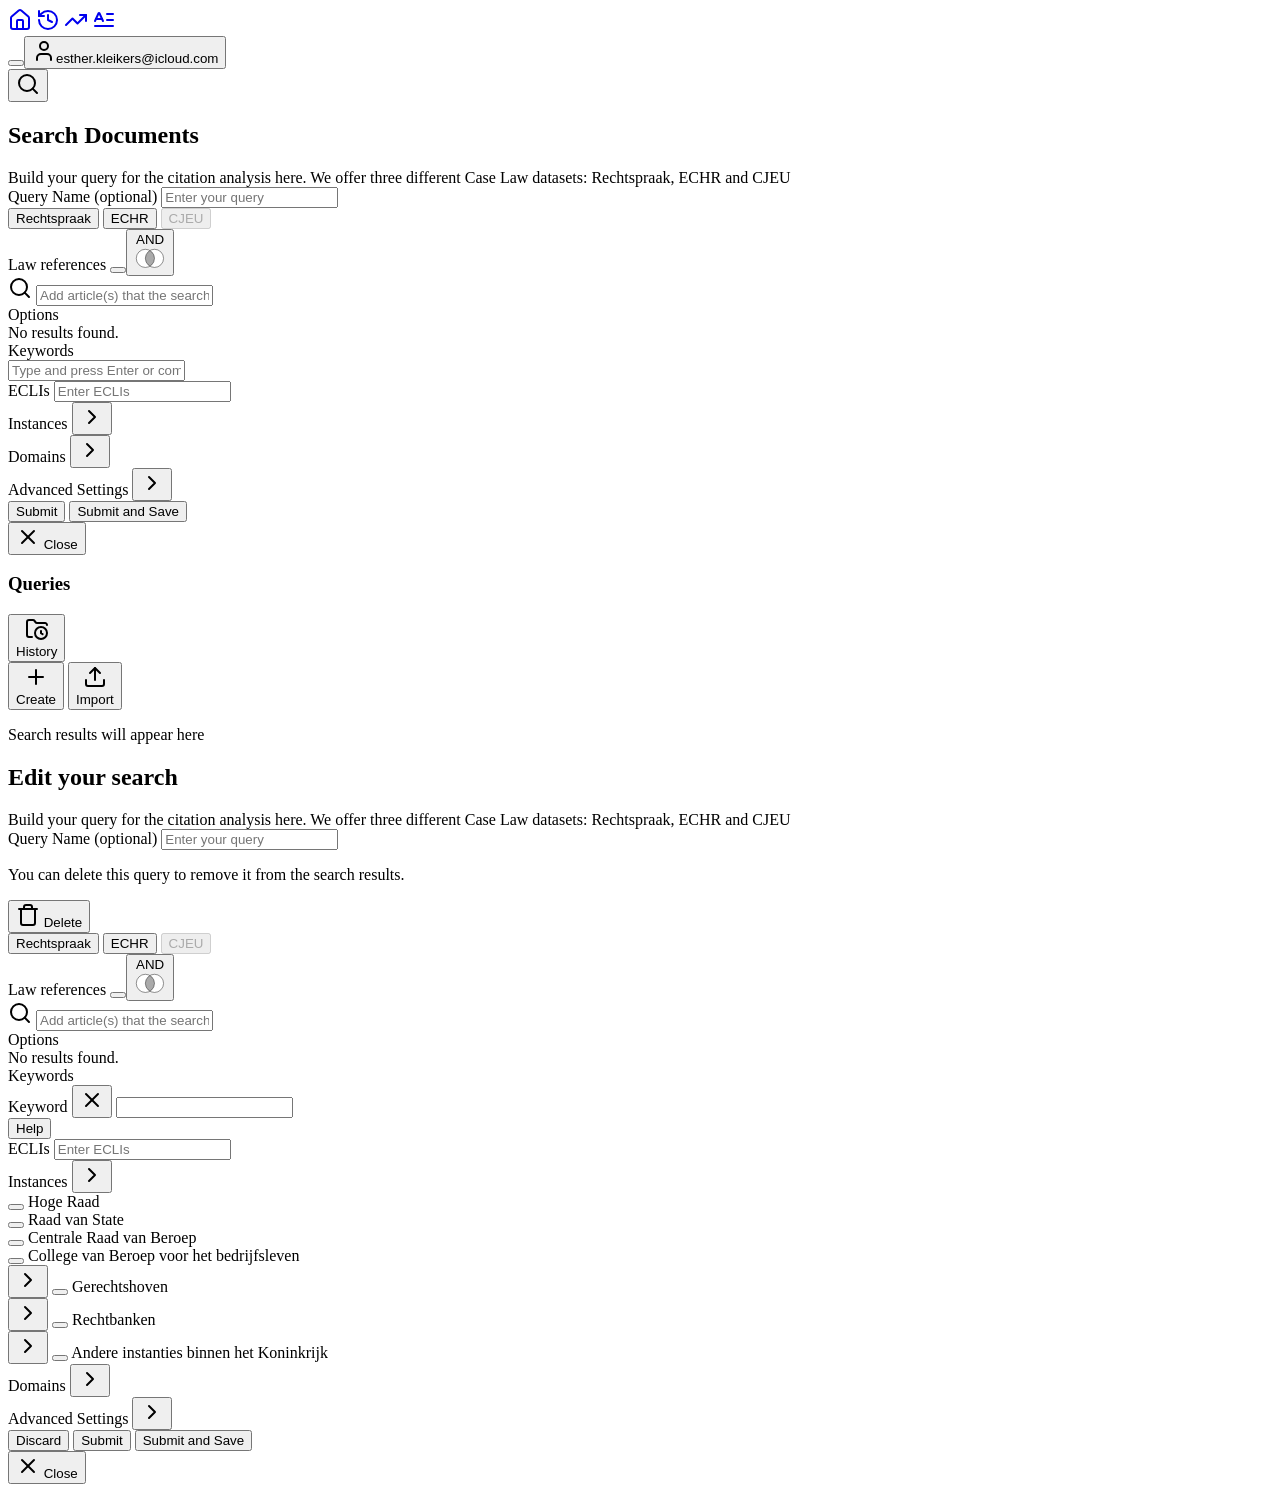
==== commit 643925ff: "BISS implementation - help button & popup" ====
--- a/searchbar/index.html
+++ b/searchbar/index.html
@@ -2,10 +2,10 @@
 <html lang="en">
 <head>
     <meta charset="utf-8" />
-    <link rel="icon" href="./favicon.png" />
     <meta name="viewport" content="width=device-width, initial-scale=1" />
-    <link href=".//biss.css" rel="stylesheet">
-    <title>Citations</title>
+    <link href="../assets/css/biss.css" rel="stylesheet">
+    <link href="../assets/css/popup.css" rel="stylesheet">
+    <title>BISS_TA_EK</title>
 </head>
 <body data-sveltekit-preload-data="hover">
 
@@ -32,7 +32,10 @@
                                                     <div class="border-input focus-within:ring-ring flex flex-wrap items-center gap-2 rounded-md border p-2 focus-within:ring-2 focus-within:ring-offset-2">
                                                         <input id="keywords" class="chip-input min-w-[100px] flex-1 border-none bg-transparent focus:outline-none svelte-645s0d" placeholder="Type and press Enter or comma" value="">
                                                     </div>
-                                                </div>  <div class="flex flex-col space-y-2"><label data-melt-label="" data-label-root="" class="text-sm font-medium leading-none peer-disabled:cursor-not-allowed peer-disabled:opacity-70" for="eclis">ECLIs</label> <input class="border-input bg-background ring-offset-background placeholder:text-muted-foreground focus-visible:ring-ring flex h-10 w-full rounded-md border px-3 py-2 text-sm file:border-0 file:bg-transparent file:text-sm file:font-medium focus-visible:outline-none focus-visible:ring-2 focus-visible:ring-offset-2 disabled:cursor-not-allowed disabled:opacity-50" id="eclis" placeholder="Enter ECLIs" value=""></div>   <div class="flex flex-col space-y-2"><div data-state="closed" data-melt-collapsible="" data-collapsible-root=""><div class="flex items-center justify-between"><label data-melt-label="" data-label-root="" class="text-sm font-medium leading-none peer-disabled:cursor-not-allowed peer-disabled:opacity-70">Instances</label>  <button type="button" tabindex="0" data-state="closed" data-melt-collapsible-trigger="" data-collapsible-trigger="" class="ring-offset-background focus-visible:ring-ring inline-flex items-center justify-center whitespace-nowrap text-sm font-medium transition-colors focus-visible:outline-none focus-visible:ring-2 focus-visible:ring-offset-2 disabled:pointer-events-none disabled:opacity-50 hover:bg-accent hover:text-accent-foreground rounded-md h-6 px-2" data-button-root=""><svg xmlns="http://www.w3.org/2000/svg" width="24" height="24" viewBox="0 0 24 24" fill="none" stroke="currentColor" stroke-width="2" stroke-linecap="round" stroke-linejoin="round" class="lucide-icon lucide lucide-chevron-right h-4 w-4 transition-transform duration-200"><path d="m9 18 6-6-6-6"></path></svg></button></div> </div></div>  <div class="flex flex-col space-y-2"><div data-state="closed" data-melt-collapsible="" data-collapsible-root=""><div class="flex items-center justify-between"><label data-melt-label="" data-label-root="" class="text-sm font-medium leading-none peer-disabled:cursor-not-allowed peer-disabled:opacity-70">Domains</label>  <button type="button" tabindex="0" data-state="closed" data-melt-collapsible-trigger="" data-collapsible-trigger="" class="ring-offset-background focus-visible:ring-ring inline-flex items-center justify-center whitespace-nowrap text-sm font-medium transition-colors focus-visible:outline-none focus-visible:ring-2 focus-visible:ring-offset-2 disabled:pointer-events-none disabled:opacity-50 hover:bg-accent hover:text-accent-foreground rounded-md h-6 px-2" data-button-root=""><svg xmlns="http://www.w3.org/2000/svg" width="24" height="24" viewBox="0 0 24 24" fill="none" stroke="currentColor" stroke-width="2" stroke-linecap="round" stroke-linejoin="round" class="lucide-icon lucide lucide-chevron-right h-4 w-4 transition-transform duration-200"><path d="m9 18 6-6-6-6"></path></svg></button></div> </div></div>  <div class="flex flex-col space-y-2"><div data-state="closed" data-melt-collapsible="" data-collapsible-root=""><div class="flex items-center justify-between"><label data-melt-label="" data-label-root="" class="text-sm font-medium leading-none peer-disabled:cursor-not-allowed peer-disabled:opacity-70">Advanced Settings</label>  <button type="button" tabindex="0" data-state="closed" data-melt-collapsible-trigger="" data-collapsible-trigger="" class="ring-offset-background focus-visible:ring-ring inline-flex items-center justify-center whitespace-nowrap text-sm font-medium focus-visible:outline-none focus-visible:ring-2 focus-visible:ring-offset-2 disabled:pointer-events-none disabled:opacity-50 hover:bg-accent hover:text-accent-foreground rounded-md h-6 px-2 transition-transform duration-200" data-button-root=""><svg xmlns="http://www.w3.org/2000/svg" width="24" height="24" viewBox="0 0 24 24" fill="none" stroke="currentColor" stroke-width="2" stroke-linecap="round" stroke-linejoin="round" class="lucide-icon lucide lucide-chevron-right h-4 w-4"><path d="m9 18 6-6-6-6"></path></svg></button></div> </div></div>
+                                                </div>
+                                                <div class="flex flex-col space-y-2">
+                                                    <label data-melt-label="" data-label-root="" class="text-sm font-medium leading-none peer-disabled:cursor-not-allowed peer-disabled:opacity-70" for="eclis">ECLIs</label> <input class="border-input bg-background ring-offset-background placeholder:text-muted-foreground focus-visible:ring-ring flex h-10 w-full rounded-md border px-3 py-2 text-sm file:border-0 file:bg-transparent file:text-sm file:font-medium focus-visible:outline-none focus-visible:ring-2 focus-visible:ring-offset-2 disabled:cursor-not-allowed disabled:opacity-50" id="eclis" placeholder="Enter ECLIs" value="">
+                                                </div>   <div class="flex flex-col space-y-2"><div data-state="closed" data-melt-collapsible="" data-collapsible-root=""><div class="flex items-center justify-between"><label data-melt-label="" data-label-root="" class="text-sm font-medium leading-none peer-disabled:cursor-not-allowed peer-disabled:opacity-70">Instances</label>  <button type="button" tabindex="0" data-state="closed" data-melt-collapsible-trigger="" data-collapsible-trigger="" class="ring-offset-background focus-visible:ring-ring inline-flex items-center justify-center whitespace-nowrap text-sm font-medium transition-colors focus-visible:outline-none focus-visible:ring-2 focus-visible:ring-offset-2 disabled:pointer-events-none disabled:opacity-50 hover:bg-accent hover:text-accent-foreground rounded-md h-6 px-2" data-button-root=""><svg xmlns="http://www.w3.org/2000/svg" width="24" height="24" viewBox="0 0 24 24" fill="none" stroke="currentColor" stroke-width="2" stroke-linecap="round" stroke-linejoin="round" class="lucide-icon lucide lucide-chevron-right h-4 w-4 transition-transform duration-200"><path d="m9 18 6-6-6-6"></path></svg></button></div> </div></div>  <div class="flex flex-col space-y-2"><div data-state="closed" data-melt-collapsible="" data-collapsible-root=""><div class="flex items-center justify-between"><label data-melt-label="" data-label-root="" class="text-sm font-medium leading-none peer-disabled:cursor-not-allowed peer-disabled:opacity-70">Domains</label>  <button type="button" tabindex="0" data-state="closed" data-melt-collapsible-trigger="" data-collapsible-trigger="" class="ring-offset-background focus-visible:ring-ring inline-flex items-center justify-center whitespace-nowrap text-sm font-medium transition-colors focus-visible:outline-none focus-visible:ring-2 focus-visible:ring-offset-2 disabled:pointer-events-none disabled:opacity-50 hover:bg-accent hover:text-accent-foreground rounded-md h-6 px-2" data-button-root=""><svg xmlns="http://www.w3.org/2000/svg" width="24" height="24" viewBox="0 0 24 24" fill="none" stroke="currentColor" stroke-width="2" stroke-linecap="round" stroke-linejoin="round" class="lucide-icon lucide lucide-chevron-right h-4 w-4 transition-transform duration-200"><path d="m9 18 6-6-6-6"></path></svg></button></div> </div></div>  <div class="flex flex-col space-y-2"><div data-state="closed" data-melt-collapsible="" data-collapsible-root=""><div class="flex items-center justify-between"><label data-melt-label="" data-label-root="" class="text-sm font-medium leading-none peer-disabled:cursor-not-allowed peer-disabled:opacity-70">Advanced Settings</label>  <button type="button" tabindex="0" data-state="closed" data-melt-collapsible-trigger="" data-collapsible-trigger="" class="ring-offset-background focus-visible:ring-ring inline-flex items-center justify-center whitespace-nowrap text-sm font-medium focus-visible:outline-none focus-visible:ring-2 focus-visible:ring-offset-2 disabled:pointer-events-none disabled:opacity-50 hover:bg-accent hover:text-accent-foreground rounded-md h-6 px-2 transition-transform duration-200" data-button-root=""><svg xmlns="http://www.w3.org/2000/svg" width="24" height="24" viewBox="0 0 24 24" fill="none" stroke="currentColor" stroke-width="2" stroke-linecap="round" stroke-linejoin="round" class="lucide-icon lucide lucide-chevron-right h-4 w-4"><path d="m9 18 6-6-6-6"></path></svg></button></div> </div></div>
                                             </div>
                                         </div>
                                     </div> <div class="flex flex-col-reverse sm:flex-row sm:justify-end sm:space-x-2 px-6">  <button type="button" tabindex="0" class="ring-offset-background focus-visible:ring-ring inline-flex items-center justify-center whitespace-nowrap rounded-md text-sm font-medium transition-colors focus-visible:outline-none focus-visible:ring-2 focus-visible:ring-offset-2 disabled:pointer-events-none disabled:opacity-50 border-input bg-background hover:bg-accent hover:text-accent-foreground border h-10 px-4 py-2" data-button-root="">Submit</button>  <button type="button" tabindex="0" class="ring-offset-background focus-visible:ring-ring inline-flex items-center justify-center whitespace-nowrap rounded-md text-sm font-medium transition-colors focus-visible:outline-none focus-visible:ring-2 focus-visible:ring-offset-2 disabled:pointer-events-none disabled:opacity-50 bg-primary text-primary-foreground hover:bg-primary/90 h-10 px-4 py-2" data-button-root="">Submit and Save</button></div> <button type="button" data-melt-dialog-close="" data-dialog-close="" class="ring-offset-background focus:ring-ring data-[state=open]:bg-secondary absolute right-4 top-4 rounded-sm opacity-70 transition-opacity hover:opacity-100 focus:outline-none focus:ring-2 focus:ring-offset-2 disabled:pointer-events-none"><svg xmlns="http://www.w3.org/2000/svg" width="24" height="24" viewBox="0 0 24 24" fill="none" stroke="currentColor" stroke-width="2" stroke-linecap="round" stroke-linejoin="round" class="lucide-icon lucide lucide-x h-4 w-4"><path d="M18 6 6 18"></path><path d="m6 6 12 12"></path></svg> <span class="sr-only" data-svelte-h="svelte-1pewzs3">Close</span></button>
@@ -50,7 +53,7 @@
                         <div class="flex h-full items-center justify-center"><svg xmlns="http://www.w3.org/2000/svg" width="24" height="24" viewBox="0 0 24 24" fill="none" stroke="currentColor" stroke-width="2" stroke-linecap="round" stroke-linejoin="round" class="lucide-icon lucide lucide-plus mr-4 h-4 w-4"><path d="M5 12h14"></path><path d="M12 5v14"></path></svg></div>
                         Create
                     </button>   <button type="button" tabindex="0" class="ring-offset-background focus-visible:ring-ring inline-flex items-center justify-center whitespace-nowrap rounded-md text-sm font-medium transition-colors focus-visible:outline-none focus-visible:ring-2 focus-visible:ring-offset-2 disabled:pointer-events-none disabled:opacity-50 border-input bg-background hover:bg-accent border px-4 py-2 hover:text-primary text-muted-foreground h-10 border-dashed hover:border-solid" title="Import queries" data-button-root="">
-                        <div class="flex h-full items-center justify-center"><svg xmlns="http://www.w3.org/2000/svg" width="24" height="24" viewBox="0 0 24 24" fill="none" stroke="currentColor" stroke-width="2" stroke-linecap="round" stroke-linejoin="round" class="lucide-icon lucide lucide-upload mr-4 h-4 w-4"><path d="M12 3v12"></path><path d="m17 8-5-5-5 5"></path><path d="M21 15v4a2 2 0 0 1-2 2H5a2 2 0 0 1-2-2v-4"></path></svg></div>
+                        <div class="flex h-full items-center justify-cen<!-- Keywords -->ter"><svg xmlns="http://www.w3.org/2000/svg" width="24" height="24" viewBox="0 0 24 24" fill="none" stroke="currentColor" stroke-width="2" stroke-linecap="round" stroke-linejoin="round" class="lucide-icon lucide lucide-upload mr-4 h-4 w-4"><path d="M12 3v12"></path><path d="m17 8-5-5-5 5"></path><path d="M21 15v4a2 2 0 0 1-2 2H5a2 2 0 0 1-2-2v-4"></path></svg></div>
                         Import
                     </button> <input id="importQueriesInput" type="file" hidden accept=".json">
                 </div>  <div class="relative h-full overflow-hidden px-10"><div class="flex h-[calc(100vh-160px)] w-full items-center justify-center"><p class="" data-svelte-h="svelte-12ocyv0">Search results will appear here</p></div></div>
@@ -62,9 +65,38 @@
                     <div class="flex flex-col space-y-2 text-center sm:text-left px-6 pb-6"><h2 id="sfqq7akNkx" data-melt-dialog-title="" data-dialog-title="" class="text-foreground text-lg font-semibold">Edit your search</h2> <div id="6ejwbsomSj" data-melt-dialog-description="" data-dialog-description="" class="text-muted-foreground text-sm">Build your query for the citation analysis here. We offer three different Case Law datasets: Rechtspraak, ECHR and CJEU</div></div> <div class="flex-1 overflow-y-auto px-6">
                         <div class="flex flex-col space-y-6">
                             <div class="flex flex-col space-y-2"><label data-melt-label="" data-label-root="" class="text-sm font-medium leading-none peer-disabled:cursor-not-allowed peer-disabled:opacity-70" for="query-name">Query Name (optional)</label> <input class="border-input bg-background ring-offset-background placeholder:text-muted-foreground focus-visible:ring-ring flex h-10 w-full rounded-md border px-3 py-2 text-sm file:border-0 file:bg-transparent file:text-sm file:font-medium focus-visible:outline-none focus-visible:ring-2 focus-visible:ring-offset-2 disabled:cursor-not-allowed disabled:opacity-50" placeholder="Enter your query"></div> <div class="flex items-center justify-between"><p class="text-muted-foreground text-sm">You can delete this query to remove it from the search results.</p> <button type="button" tabindex="0" class="ring-offset-background focus-visible:ring-ring inline-flex items-center justify-center whitespace-nowrap rounded-md text-sm font-medium transition-colors focus-visible:outline-none focus-visible:ring-2 focus-visible:ring-offset-2 disabled:pointer-events-none disabled:opacity-50 bg-destructive text-destructive-foreground hover:bg-destructive/90 h-10 px-4 py-2" data-button-root=""><svg xmlns="http://www.w3.org/2000/svg" width="24" height="24" viewBox="0 0 24 24" fill="none" stroke="currentColor" stroke-width="2" stroke-linecap="round" stroke-linejoin="round" class="lucide-icon lucide lucide-trash mr-2 h-4 w-4"><path d="M19 6v14a2 2 0 0 1-2 2H7a2 2 0 0 1-2-2V6"></path><path d="M3 6h18"></path><path d="M8 6V4a2 2 0 0 1 2-2h4a2 2 0 0 1 2 2v2"></path></svg> Delete</button></div> <div class="flex space-x-2"><button type="button" tabindex="0" class="ring-offset-background focus-visible:ring-ring inline-flex items-center justify-center whitespace-nowrap rounded-md text-sm font-medium transition-colors focus-visible:outline-none focus-visible:ring-2 focus-visible:ring-offset-2 disabled:pointer-events-none disabled:opacity-50 bg-primary text-primary-foreground hover:bg-primary/90 h-10 px-4 py-2" data-button-root="">Rechtspraak</button> <button type="button" tabindex="0" class="ring-offset-background focus-visible:ring-ring inline-flex items-center justify-center whitespace-nowrap rounded-md text-sm font-medium transition-colors focus-visible:outline-none focus-visible:ring-2 focus-visible:ring-offset-2 disabled:pointer-events-none disabled:opacity-50 border-input bg-background hover:bg-accent hover:text-accent-foreground border h-10 px-4 py-2" data-button-root="">ECHR</button> <button type="button" tabindex="0" class="ring-offset-background focus-visible:ring-ring inline-flex items-center justify-center whitespace-nowrap rounded-md text-sm font-medium transition-colors focus-visible:outline-none focus-visible:ring-2 focus-visible:ring-offset-2 disabled:pointer-events-none disabled:opacity-50 border-input bg-background hover:bg-accent hover:text-accent-foreground border h-10 px-4 py-2" disabled="" data-button-root="">CJEU</button></div> <div class="flex flex-col space-y-4">
-                                <div class="flex flex-col space-y-2"><div class="flex items-center justify-between"><label data-melt-label="" data-label-root="" class="text-sm font-medium leading-none peer-disabled:cursor-not-allowed peer-disabled:opacity-70" for="articles">Law references</label> <button aria-describedby="zZWco2Gnv2" id="ycCsbcOF1t" data-state="closed" data-melt-tooltip-trigger="" data-tooltip-trigger="" type="button"><button data-state="on" aria-pressed="true" type="button" data-melt-toggle="" data-toggle-root="" class="ring-offset-background focus-visible:ring-ring data-[state=on]:bg-accent data-[state=on]:text-accent-foreground inline-flex items-center justify-center rounded-md text-sm font-medium transition-colors focus-visible:outline-none focus-visible:ring-2 focus-visible:ring-offset-2 disabled:pointer-events-none disabled:opacity-50 border-input hover:bg-accent hover:text-accent-foreground border bg-transparent h-10 px-3" aria-label="toggle intersect search"><span class="font-normal mr-2">AND</span> <svg xmlns="http://www.w3.org/2000/svg" viewBox="30 10 140 100" class="size-9"><defs><circle id="circleA_intersect" cx="80" cy="60" r="40"></circle><circle id="circleB_intersect" cx="120" cy="60" r="40"></circle><clipPath id="clipA"><use href="#circleA_intersect"></use></clipPath></defs><use href="#circleA_intersect" fill="white"></use><use href="#circleB_intersect" fill="white"></use><use href="#circleB_intersect" clip-path="url(#clipA)" fill="#aaa"></use><use href="#circleA_intersect" fill="none" stroke="#111" stroke-width="2"></use><use href="#circleB_intersect" fill="none" stroke="#111" stroke-width="2"></use></svg></button></button> </div> <div role="application" id="0cQMYTyVhN" data-cmdk-root="" class="bg-popover text-popover-foreground flex h-full w-full flex-col overflow-hidden rounded-lg border"><label data-cmdk-label="" for="ZF9_gyUDsL" id="NHseDj1zEn" style="position: absolute; width: 1px; height: 1px; padding: 0px; margin: -1px; overflow: hidden; clip: rect(0px, 0px, 0px, 0px);"></label> <div class="flex items-center border-b px-2" data-cmdk-input-wrapper=""><svg xmlns="http://www.w3.org/2000/svg" width="24" height="24" viewBox="0 0 24 24" fill="none" stroke="currentColor" stroke-width="2" stroke-linecap="round" stroke-linejoin="round" class="lucide-icon lucide lucide-search mr-2 h-4 w-4 shrink-0 opacity-50"><path d="m21 21-4.34-4.34"></path><circle cx="11" cy="11" r="8"></circle></svg> <input type="text" data-cmdk-input="" autocomplete="off" autocorrect="off" spellcheck="false" aria-autocomplete="list" role="combobox" aria-expanded="true" aria-controls="BYJ5lBmvN6" aria-labelledby="NHseDj1zEn" id="ZF9_gyUDsL" class="placeholder:text-muted-foreground flex h-11 w-full rounded-md bg-transparent py-3 text-sm outline-none disabled:cursor-not-allowed disabled:opacity-50" placeholder="Add article(s) that the search results should mention"></div> <div data-cmdk-list="" role="listbox" aria-label="Suggestions" id="BYJ5lBmvN6" aria-labelledby="ZF9_gyUDsL" class="max-h-[300px] overflow-y-auto overflow-x-hidden" style="--cmdk-list-height: 0.0px;"><div data-cmdk-list-sizer=""></div></div> <div data-cmdk-list="" role="listbox" aria-label="Suggestions" id="BYJ5lBmvN6" aria-labelledby="ZF9_gyUDsL" class="max-h-[300px] overflow-y-auto overflow-x-hidden" style="--cmdk-list-height: 56.0px;"><div data-cmdk-list-sizer=""><div data-cmdk-group="" role="presentation" data-value="options" class="text-foreground [&amp;_[data-cmdk-group-heading]]:text-muted-foreground overflow-hidden p-1 [&amp;_[data-cmdk-group-heading]]:px-2 [&amp;_[data-cmdk-group-heading]]:py-1.5 [&amp;_[data-cmdk-group-heading]]:text-xs [&amp;_[data-cmdk-group-heading]]:font-medium"><div data-cmdk-group-heading="" aria-hidden="true" id="euI6f_ijej">Options</div> <div data-cmdk-group-items="" role="group" aria-labelledby="euI6f_ijej"></div></div> <span class="block mb-2 mx-3 text-sm">No results found.</span></div></div></div></div> <div class="flex flex-col space-y-2">
-                                    <label data-melt-label="" data-label-root="" class="text-sm font-medium leading-none peer-disabled:cursor-not-allowed peer-disabled:opacity-70" for="keywords">Keywords</label> <div class="border-input focus-within:ring-ring flex flex-wrap items-center gap-2 rounded-md border p-2 focus-within:ring-2 focus-within:ring-offset-2"><span class="focus:ring-ring select-none rounded-full border px-2.5 py-0.5 text-xs font-semibold transition-colors focus:outline-none focus:ring-2 focus:ring-offset-2 bg-secondary text-secondary-foreground hover:bg-secondary/80 border-transparent flex items-center gap-1">Esther <button class="hover:text-red-500"><svg xmlns="http://www.w3.org/2000/svg" width="24" height="24" viewBox="0 0 24 24" fill="none" stroke="currentColor" stroke-width="2" stroke-linecap="round" stroke-linejoin="round" class="lucide-icon lucide lucide-x h-3 w-3"><path d="M18 6 6 18"></path><path d="m6 6 12 12"></path></svg></button></span> <input id="keywords" class="chip-input min-w-[100px] flex-1 border-none bg-transparent focus:outline-none svelte-645s0d" placeholder=""></div>
-                                </div> <div class="flex flex-col space-y-2"><label data-melt-label="" data-label-root="" class="text-sm font-medium leading-none peer-disabled:cursor-not-allowed peer-disabled:opacity-70" for="eclis">ECLIs</label> <input class="border-input bg-background ring-offset-background placeholder:text-muted-foreground focus-visible:ring-ring flex h-10 w-full rounded-md border px-3 py-2 text-sm file:border-0 file:bg-transparent file:text-sm file:font-medium focus-visible:outline-none focus-visible:ring-2 focus-visible:ring-offset-2 disabled:cursor-not-allowed disabled:opacity-50" id="eclis" placeholder="Enter ECLIs"></div> <div class="flex flex-col space-y-2"><div data-state="open" data-melt-collapsible="" data-collapsible-root=""><div class="flex items-center justify-between"><label data-melt-label="" data-label-root="" class="text-sm font-medium leading-none peer-disabled:cursor-not-allowed peer-disabled:opacity-70">Instances</label> <button type="button" tabindex="0" data-state="open" data-melt-collapsible-trigger="" data-collapsible-trigger="" class="ring-offset-background focus-visible:ring-ring inline-flex items-center justify-center whitespace-nowrap text-sm font-medium transition-colors focus-visible:outline-none focus-visible:ring-2 focus-visible:ring-offset-2 disabled:pointer-events-none disabled:opacity-50 hover:bg-accent hover:text-accent-foreground rounded-md h-6 px-2" data-button-root=""><svg xmlns="http://www.w3.org/2000/svg" width="24" height="24" viewBox="0 0 24 24" fill="none" stroke="currentColor" stroke-width="2" stroke-linecap="round" stroke-linejoin="round" class="lucide-icon lucide lucide-chevron-right h-4 w-4 transition-transform duration-200"><path d="m9 18 6-6-6-6"></path></svg></button></div> <div data-state="open" data-melt-collapsible-content="" data-collapsible-content="" style=""><div class="mt-2 flex flex-col space-y-1 rounded-md border p-4"><div data-state="closed" data-melt-collapsible="" data-collapsible-root=""><div class="flex items-center space-x-2"><div class="w-6"></div> <button data-state="unchecked" type="button" role="checkbox" aria-checked="false" aria-required="false" data-melt-checkbox="" data-checkbox-root="" class="border-primary ring-offset-background focus-visible:ring-ring data-[state=checked]:bg-primary data-[state=checked]:text-primary-foreground peer box-content h-4 w-4 shrink-0 rounded-sm border focus-visible:outline-none focus-visible:ring-2 focus-visible:ring-offset-2 disabled:cursor-not-allowed disabled:opacity-50 data-[disabled=true]:cursor-not-allowed data-[disabled=true]:opacity-50"><div class="flex h-4 w-4 items-center justify-center text-current" data-checkbox-indicator="" data-state="unchecked"></div></button> <span class="text-sm">Hoge Raad</span></div> </div><div data-state="closed" data-melt-collapsible="" data-collapsible-root=""><div class="flex items-center space-x-2"><div class="w-6"></div> <button data-state="unchecked" type="button" role="checkbox" aria-checked="false" aria-required="false" data-melt-checkbox="" data-checkbox-root="" class="border-primary ring-offset-background focus-visible:ring-ring data-[state=checked]:bg-primary data-[state=checked]:text-primary-foreground peer box-content h-4 w-4 shrink-0 rounded-sm border focus-visible:outline-none focus-visible:ring-2 focus-visible:ring-offset-2 disabled:cursor-not-allowed disabled:opacity-50 data-[disabled=true]:cursor-not-allowed data-[disabled=true]:opacity-50"><div class="flex h-4 w-4 items-center justify-center text-current" data-checkbox-indicator="" data-state="unchecked"></div></button> <span class="text-sm">Raad van State</span></div> </div><div data-state="closed" data-melt-collapsible="" data-collapsible-root=""><div class="flex items-center space-x-2"><div class="w-6"></div> <button data-state="unchecked" type="button" role="checkbox" aria-checked="false" aria-required="false" data-melt-checkbox="" data-checkbox-root="" class="border-primary ring-offset-background focus-visible:ring-ring data-[state=checked]:bg-primary data-[state=checked]:text-primary-foreground peer box-content h-4 w-4 shrink-0 rounded-sm border focus-visible:outline-none focus-visible:ring-2 focus-visible:ring-offset-2 disabled:cursor-not-allowed disabled:opacity-50 data-[disabled=true]:cursor-not-allowed data-[disabled=true]:opacity-50"><div class="flex h-4 w-4 items-center justify-center text-current" data-checkbox-indicator="" data-state="unchecked"></div></button> <span class="text-sm">Centrale Raad van Beroep</span></div> </div><div data-state="closed" data-melt-collapsible="" data-collapsible-root=""><div class="flex items-center space-x-2"><div class="w-6"></div> <button data-state="unchecked" type="button" role="checkbox" aria-checked="false" aria-required="false" data-melt-checkbox="" data-checkbox-root="" class="border-primary ring-offset-background focus-visible:ring-ring data-[state=checked]:bg-primary data-[state=checked]:text-primary-foreground peer box-content h-4 w-4 shrink-0 rounded-sm border focus-visible:outline-none focus-visible:ring-2 focus-visible:ring-offset-2 disabled:cursor-not-allowed disabled:opacity-50 data-[disabled=true]:cursor-not-allowed data-[disabled=true]:opacity-50"><div class="flex h-4 w-4 items-center justify-center text-current" data-checkbox-indicator="" data-state="unchecked"></div></button> <span class="text-sm">College van Beroep voor het bedrijfsleven</span></div> </div><div data-state="closed" data-melt-collapsible="" data-collapsible-root=""><div class="flex items-center space-x-2"><button type="button" tabindex="0" data-state="closed" data-melt-collapsible-trigger="" data-collapsible-trigger="" class="ring-offset-background focus-visible:ring-ring inline-flex items-center justify-center whitespace-nowrap text-sm font-medium transition-colors focus-visible:outline-none focus-visible:ring-2 focus-visible:ring-offset-2 disabled:pointer-events-none disabled:opacity-50 hover:bg-accent hover:text-accent-foreground rounded-md h-6 px-1" data-button-root=""><svg xmlns="http://www.w3.org/2000/svg" width="24" height="24" viewBox="0 0 24 24" fill="none" stroke="currentColor" stroke-width="2" stroke-linecap="round" stroke-linejoin="round" class="lucide-icon lucide lucide-chevron-right h-4 w-4 transition-transform duration-200"><path d="m9 18 6-6-6-6"></path></svg></button> <button data-state="unchecked" type="button" role="checkbox" aria-checked="false" aria-required="false" data-melt-checkbox="" data-checkbox-root="" class="border-primary ring-offset-background focus-visible:ring-ring data-[state=checked]:bg-primary data-[state=checked]:text-primary-foreground peer box-content h-4 w-4 shrink-0 rounded-sm border focus-visible:outline-none focus-visible:ring-2 focus-visible:ring-offset-2 disabled:cursor-not-allowed disabled:opacity-50 data-[disabled=true]:cursor-not-allowed data-[disabled=true]:opacity-50"><div class="flex h-4 w-4 items-center justify-center text-current" data-checkbox-indicator="" data-state="unchecked"></div></button> <span class="text-sm">Gerechtshoven</span></div> </div><div data-state="closed" data-melt-collapsible="" data-collapsible-root=""><div class="flex items-center space-x-2"><button type="button" tabindex="0" data-state="closed" data-melt-collapsible-trigger="" data-collapsible-trigger="" class="ring-offset-background focus-visible:ring-ring inline-flex items-center justify-center whitespace-nowrap text-sm font-medium transition-colors focus-visible:outline-none focus-visible:ring-2 focus-visible:ring-offset-2 disabled:pointer-events-none disabled:opacity-50 hover:bg-accent hover:text-accent-foreground rounded-md h-6 px-1" data-button-root=""><svg xmlns="http://www.w3.org/2000/svg" width="24" height="24" viewBox="0 0 24 24" fill="none" stroke="currentColor" stroke-width="2" stroke-linecap="round" stroke-linejoin="round" class="lucide-icon lucide lucide-chevron-right h-4 w-4 transition-transform duration-200"><path d="m9 18 6-6-6-6"></path></svg></button> <button data-state="unchecked" type="button" role="checkbox" aria-checked="false" aria-required="false" data-melt-checkbox="" data-checkbox-root="" class="border-primary ring-offset-background focus-visible:ring-ring data-[state=checked]:bg-primary data-[state=checked]:text-primary-foreground peer box-content h-4 w-4 shrink-0 rounded-sm border focus-visible:outline-none focus-visible:ring-2 focus-visible:ring-offset-2 disabled:cursor-not-allowed disabled:opacity-50 data-[disabled=true]:cursor-not-allowed data-[disabled=true]:opacity-50"><div class="flex h-4 w-4 items-center justify-center text-current" data-checkbox-indicator="" data-state="unchecked"></div></button> <span class="text-sm">Rechtbanken</span></div> </div><div data-state="closed" data-melt-collapsible="" data-collapsible-root=""><div class="flex items-center space-x-2"><button type="button" tabindex="0" data-state="closed" data-melt-collapsible-trigger="" data-collapsible-trigger="" class="ring-offset-background focus-visible:ring-ring inline-flex items-center justify-center whitespace-nowrap text-sm font-medium transition-colors focus-visible:outline-none focus-visible:ring-2 focus-visible:ring-offset-2 disabled:pointer-events-none disabled:opacity-50 hover:bg-accent hover:text-accent-foreground rounded-md h-6 px-1" data-button-root=""><svg xmlns="http://www.w3.org/2000/svg" width="24" height="24" viewBox="0 0 24 24" fill="none" stroke="currentColor" stroke-width="2" stroke-linecap="round" stroke-linejoin="round" class="lucide-icon lucide lucide-chevron-right h-4 w-4 transition-transform duration-200"><path d="m9 18 6-6-6-6"></path></svg></button> <button data-state="unchecked" type="button" role="checkbox" aria-checked="false" aria-required="false" data-melt-checkbox="" data-checkbox-root="" class="border-primary ring-offset-background focus-visible:ring-ring data-[state=checked]:bg-primary data-[state=checked]:text-primary-foreground peer box-content h-4 w-4 shrink-0 rounded-sm border focus-visible:outline-none focus-visible:ring-2 focus-visible:ring-offset-2 disabled:cursor-not-allowed disabled:opacity-50 data-[disabled=true]:cursor-not-allowed data-[disabled=true]:opacity-50"><div class="flex h-4 w-4 items-center justify-center text-current" data-checkbox-indicator="" data-state="unchecked"></div></button> <span class="text-sm">Andere instanties binnen het Koninkrijk</span></div> </div></div></div></div></div> <div class="flex flex-col space-y-2"><div data-state="closed" data-melt-collapsible="" data-collapsible-root=""><div class="flex items-center justify-between"><label data-melt-label="" data-label-root="" class="text-sm font-medium leading-none peer-disabled:cursor-not-allowed peer-disabled:opacity-70">Domains</label> <button type="button" tabindex="0" data-state="closed" data-melt-collapsible-trigger="" data-collapsible-trigger="" class="ring-offset-background focus-visible:ring-ring inline-flex items-center justify-center whitespace-nowrap text-sm font-medium transition-colors focus-visible:outline-none focus-visible:ring-2 focus-visible:ring-offset-2 disabled:pointer-events-none disabled:opacity-50 hover:bg-accent hover:text-accent-foreground rounded-md h-6 px-2" data-button-root=""><svg xmlns="http://www.w3.org/2000/svg" width="24" height="24" viewBox="0 0 24 24" fill="none" stroke="currentColor" stroke-width="2" stroke-linecap="round" stroke-linejoin="round" class="lucide-icon lucide lucide-chevron-right h-4 w-4 transition-transform duration-200"><path d="m9 18 6-6-6-6"></path></svg></button></div> </div></div> <div class="flex flex-col space-y-2"><div data-state="closed" data-melt-collapsible="" data-collapsible-root=""><div class="flex items-center justify-between"><label data-melt-label="" data-label-root="" class="text-sm font-medium leading-none peer-disabled:cursor-not-allowed peer-disabled:opacity-70">Advanced Settings</label> <button type="button" tabindex="0" data-state="closed" data-melt-collapsible-trigger="" data-collapsible-trigger="" class="ring-offset-background focus-visible:ring-ring inline-flex items-center justify-center whitespace-nowrap text-sm font-medium focus-visible:outline-none focus-visible:ring-2 focus-visible:ring-offset-2 disabled:pointer-events-none disabled:opacity-50 hover:bg-accent hover:text-accent-foreground rounded-md h-6 px-2 transition-transform duration-200" data-button-root=""><svg xmlns="http://www.w3.org/2000/svg" width="24" height="24" viewBox="0 0 24 24" fill="none" stroke="currentColor" stroke-width="2" stroke-linecap="round" stroke-linejoin="round" class="lucide-icon lucide lucide-chevron-right h-4 w-4"><path d="m9 18 6-6-6-6"></path></svg></button></div> </div></div>
+                                <div class="flex flex-col space-y-2"><div class="flex items-center justify-between"><label data-melt-label="" data-label-root="" class="text-sm font-medium leading-none peer-disabled:cursor-not-allowed peer-disabled:opacity-70" for="articles">Law references</label> <button aria-describedby="zZWco2Gnv2" id="ycCsbcOF1t" data-state="closed" data-melt-tooltip-trigger="" data-tooltip-trigger="" type="button"><button data-state="on" aria-pressed="true" type="button" data-melt-toggle="" data-toggle-root="" class="ring-offset-background focus-visible:ring-ring data-[state=on]:bg-accent data-[state=on]:text-accent-foreground inline-flex items-center justify-center rounded-md text-sm font-medium transition-colors focus-visible:outline-none focus-visible:ring-2 focus-visible:ring-offset-2 disabled:pointer-events-none disabled:opacity-50 border-input hover:bg-accent hover:text-accent-foreground border bg-transparent h-10 px-3" aria-label="toggle intersect search"><span class="font-normal mr-2">AND</span> <svg xmlns="http://www.w3.org/2000/svg" viewBox="30 10 140 100" class="size-9"><defs><circle id="circleA_intersect" cx="80" cy="60" r="40"></circle><circle id="circleB_intersect" cx="120" cy="60" r="40"></circle><clipPath id="clipA"><use href="#circleA_intersect"></use></clipPath></defs><use href="#circleA_intersect" fill="white"></use><use href="#circleB_intersect" fill="white"></use><use href="#circleB_intersect" clip-path="url(#clipA)" fill="#aaa"></use><use href="#circleA_intersect" fill="none" stroke="#111" stroke-width="2"></use><use href="#circleB_intersect" fill="none" stroke="#111" stroke-width="2"></use></svg></button></button> </div> <div role="application" id="0cQMYTyVhN" data-cmdk-root="" class="bg-popover text-popover-foreground flex h-full w-full flex-col overflow-hidden rounded-lg border"><label data-cmdk-label="" for="ZF9_gyUDsL" id="NHseDj1zEn" style="position: absolute; width: 1px; height: 1px; padding: 0px; margin: -1px; overflow: hidden; clip: rect(0px, 0px, 0px, 0px);"></label> <div class="flex items-center border-b px-2" data-cmdk-input-wrapper=""><svg xmlns="http://www.w3.org/2000/svg" width="24" height="24" viewBox="0 0 24 24" fill="none" stroke="currentColor" stroke-width="2" stroke-linecap="round" stroke-linejoin="round" class="lucide-icon lucide lucide-search mr-2 h-4 w-4 shrink-0 opacity-50"><path d="m21 21-4.34-4.34"></path><circle cx="11" cy="11" r="8"></circle></svg> <input type="text" data-cmdk-input="" autocomplete="off" autocorrect="off" spellcheck="false" aria-autocomplete="list" role="combobox" aria-expanded="true" aria-controls="BYJ5lBmvN6" aria-labelledby="NHseDj1zEn" id="ZF9_gyUDsL" class="placeholder:text-muted-foreground flex h-11 w-full rounded-md bg-transparent py-3 text-sm outline-none disabled:cursor-not-allowed disabled:opacity-50" placeholder="Add article(s) that the search results should mention"></div> <div data-cmdk-list="" role="listbox" aria-label="Suggestions" id="BYJ5lBmvN6" aria-labelledby="ZF9_gyUDsL" class="max-h-[300px] overflow-y-auto overflow-x-hidden" style="--cmdk-list-height: 0.0px;"><div data-cmdk-list-sizer=""></div></div> <div data-cmdk-list="" role="listbox" aria-label="Suggestions" id="BYJ5lBmvN6" aria-labelledby="ZF9_gyUDsL" class="max-h-[300px] overflow-y-auto overflow-x-hidden" style="--cmdk-list-height: 56.0px;"><div data-cmdk-list-sizer=""><div data-cmdk-group="" role="presentation" data-value="options" class="text-foreground [&amp;_[data-cmdk-group-heading]]:text-muted-foreground overflow-hidden p-1 [&amp;_[data-cmdk-group-heading]]:px-2 [&amp;_[data-cmdk-group-heading]]:py-1.5 [&amp;_[data-cmdk-group-heading]]:text-xs [&amp;_[data-cmdk-group-heading]]:font-medium"><div data-cmdk-group-heading="" aria-hidden="true" id="euI6f_ijej">Options</div> <div data-cmdk-group-items="" role="group" aria-labelledby="euI6f_ijej"></div></div> <span class="block mb-2 mx-3 text-sm">No results found.</span></div></div></div></div>
+                                <!-- Keywords -->
+                                <div class="flex flex-col space-y-2">
+                                    <label data-melt-label="" data-label-root="" class="text-sm font-medium leading-none peer-disabled:cursor-not-allowed peer-disabled:opacity-70" for="keywords">
+                                        Keywords
+                                    </label>
+                                    <div class="flex items-center gap-2">
+                                        <div class="border-input focus-within:ring-ring flex flex-wrap items-center gap-2 rounded-md border p-2 focus-within:ring-2 focus-within:ring-offset-2 flex-1">
+                                            <span id="selectedKeyword" class="focus:ring-ring select-none rounded-full border px-2.5 py-0.5 text-xs font-semibold transition-colors focus:outline-none focus:ring-2 focus:ring-offset-2 bg-secondary text-secondary-foreground hover:bg-secondary/80 border-transparent flex items-center gap-1">
+                                                Keyword
+                                                <button class="hover:text-red-500">
+                                                    <svg xmlns="http://www.w3.org/2000/svg" width="24" height="24" viewBox="0 0 24 24" fill="none" stroke="currentColor" stroke-width="2" stroke-linecap="round" stroke-linejoin="round" class="lucide-icon lucide lucide-x h-3 w-3">
+                                                        <path d="M18 6 6 18"></path>
+                                                        <path d="m6 6 12 12"></path>
+                                                    </svg>
+                                                </button>
+                                            </span>
+                                            <input id="keywords" class="chip-input min-w-[100px] flex-1 border-none bg-transparent focus:outline-none svelte-645s0d" placeholder="">
+                                        </div>
+                                        <!-- ek - start - searchbar: helpButton & pop-up-->
+                                        <button type="button" id="helpBtn" class="help-btn" title="Not happy with your search results?">
+                                            Help
+                                        </button>
+                                        <div id="popup" class="popup hidden">
+                                            <div id="popupContent">
+                                            </div>
+                                        </div>
+                                        <!-- ek - end - searchbar: helpButton & pop-up-->
+                                    </div>
+                                </div>
+                                <!-- Keywords -->
+                                <div class="flex flex-col space-y-2"><label data-melt-label="" data-label-root="" class="text-sm font-medium leading-none peer-disabled:cursor-not-allowed peer-disabled:opacity-70" for="eclis">ECLIs</label> <input class="border-input bg-background ring-offset-background placeholder:text-muted-foreground focus-visible:ring-ring flex h-10 w-full rounded-md border px-3 py-2 text-sm file:border-0 file:bg-transparent file:text-sm file:font-medium focus-visible:outline-none focus-visible:ring-2 focus-visible:ring-offset-2 disabled:cursor-not-allowed disabled:opacity-50" id="eclis" placeholder="Enter ECLIs"></div> <div class="flex flex-col space-y-2"><div data-state="open" data-melt-collapsible="" data-collapsible-root=""><div class="flex items-center justify-between"><label data-melt-label="" data-label-root="" class="text-sm font-medium leading-none peer-disabled:cursor-not-allowed peer-disabled:opacity-70">Instances</label> <button type="button" tabindex="0" data-state="open" data-melt-collapsible-trigger="" data-collapsible-trigger="" class="ring-offset-background focus-visible:ring-ring inline-flex items-center justify-center whitespace-nowrap text-sm font-medium transition-colors focus-visible:outline-none focus-visible:ring-2 focus-visible:ring-offset-2 disabled:pointer-events-none disabled:opacity-50 hover:bg-accent hover:text-accent-foreground rounded-md h-6 px-2" data-button-root=""><svg xmlns="http://www.w3.org/2000/svg" width="24" height="24" viewBox="0 0 24 24" fill="none" stroke="currentColor" stroke-width="2" stroke-linecap="round" stroke-linejoin="round" class="lucide-icon lucide lucide-chevron-right h-4 w-4 transition-transform duration-200"><path d="m9 18 6-6-6-6"></path></svg></button></div> <div data-state="open" data-melt-collapsible-content="" data-collapsible-content="" style=""><div class="mt-2 flex flex-col space-y-1 rounded-md border p-4"><div data-state="closed" data-melt-collapsible="" data-collapsible-root=""><div class="flex items-center space-x-2"><div class="w-6"></div> <button data-state="unchecked" type="button" role="checkbox" aria-checked="false" aria-required="false" data-melt-checkbox="" data-checkbox-root="" class="border-primary ring-offset-background focus-visible:ring-ring data-[state=checked]:bg-primary data-[state=checked]:text-primary-foreground peer box-content h-4 w-4 shrink-0 rounded-sm border focus-visible:outline-none focus-visible:ring-2 focus-visible:ring-offset-2 disabled:cursor-not-allowed disabled:opacity-50 data-[disabled=true]:cursor-not-allowed data-[disabled=true]:opacity-50"><div class="flex h-4 w-4 items-center justify-center text-current" data-checkbox-indicator="" data-state="unchecked"></div></button> <span class="text-sm">Hoge Raad</span></div> </div><div data-state="closed" data-melt-collapsible="" data-collapsible-root=""><div class="flex items-center space-x-2"><div class="w-6"></div> <button data-state="unchecked" type="button" role="checkbox" aria-checked="false" aria-required="false" data-melt-checkbox="" data-checkbox-root="" class="border-primary ring-offset-background focus-visible:ring-ring data-[state=checked]:bg-primary data-[state=checked]:text-primary-foreground peer box-content h-4 w-4 shrink-0 rounded-sm border focus-visible:outline-none focus-visible:ring-2 focus-visible:ring-offset-2 disabled:cursor-not-allowed disabled:opacity-50 data-[disabled=true]:cursor-not-allowed data-[disabled=true]:opacity-50"><div class="flex h-4 w-4 items-center justify-center text-current" data-checkbox-indicator="" data-state="unchecked"></div></button> <span class="text-sm">Raad van State</span></div> </div><div data-state="closed" data-melt-collapsible="" data-collapsible-root=""><div class="flex items-center space-x-2"><div class="w-6"></div> <button data-state="unchecked" type="button" role="checkbox" aria-checked="false" aria-required="false" data-melt-checkbox="" data-checkbox-root="" class="border-primary ring-offset-background focus-visible:ring-ring data-[state=checked]:bg-primary data-[state=checked]:text-primary-foreground peer box-content h-4 w-4 shrink-0 rounded-sm border focus-visible:outline-none focus-visible:ring-2 focus-visible:ring-offset-2 disabled:cursor-not-allowed disabled:opacity-50 data-[disabled=true]:cursor-not-allowed data-[disabled=true]:opacity-50"><div class="flex h-4 w-4 items-center justify-center text-current" data-checkbox-indicator="" data-state="unchecked"></div></button> <span class="text-sm">Centrale Raad van Beroep</span></div> </div><div data-state="closed" data-melt-collapsible="" data-collapsible-root=""><div class="flex items-center space-x-2"><div class="w-6"></div> <button data-state="unchecked" type="button" role="checkbox" aria-checked="false" aria-required="false" data-melt-checkbox="" data-checkbox-root="" class="border-primary ring-offset-background focus-visible:ring-ring data-[state=checked]:bg-primary data-[state=checked]:text-primary-foreground peer box-content h-4 w-4 shrink-0 rounded-sm border focus-visible:outline-none focus-visible:ring-2 focus-visible:ring-offset-2 disabled:cursor-not-allowed disabled:opacity-50 data-[disabled=true]:cursor-not-allowed data-[disabled=true]:opacity-50"><div class="flex h-4 w-4 items-center justify-center text-current" data-checkbox-indicator="" data-state="unchecked"></div></button> <span class="text-sm">College van Beroep voor het bedrijfsleven</span></div> </div><div data-state="closed" data-melt-collapsible="" data-collapsible-root=""><div class="flex items-center space-x-2"><button type="button" tabindex="0" data-state="closed" data-melt-collapsible-trigger="" data-collapsible-trigger="" class="ring-offset-background focus-visible:ring-ring inline-flex items-center justify-center whitespace-nowrap text-sm font-medium transition-colors focus-visible:outline-none focus-visible:ring-2 focus-visible:ring-offset-2 disabled:pointer-events-none disabled:opacity-50 hover:bg-accent hover:text-accent-foreground rounded-md h-6 px-1" data-button-root=""><svg xmlns="http://www.w3.org/2000/svg" width="24" height="24" viewBox="0 0 24 24" fill="none" stroke="currentColor" stroke-width="2" stroke-linecap="round" stroke-linejoin="round" class="lucide-icon lucide lucide-chevron-right h-4 w-4 transition-transform duration-200"><path d="m9 18 6-6-6-6"></path></svg></button> <button data-state="unchecked" type="button" role="checkbox" aria-checked="false" aria-required="false" data-melt-checkbox="" data-checkbox-root="" class="border-primary ring-offset-background focus-visible:ring-ring data-[state=checked]:bg-primary data-[state=checked]:text-primary-foreground peer box-content h-4 w-4 shrink-0 rounded-sm border focus-visible:outline-none focus-visible:ring-2 focus-visible:ring-offset-2 disabled:cursor-not-allowed disabled:opacity-50 data-[disabled=true]:cursor-not-allowed data-[disabled=true]:opacity-50"><div class="flex h-4 w-4 items-center justify-center text-current" data-checkbox-indicator="" data-state="unchecked"></div></button> <span class="text-sm">Gerechtshoven</span></div> </div><div data-state="closed" data-melt-collapsible="" data-collapsible-root=""><div class="flex items-center space-x-2"><button type="button" tabindex="0" data-state="closed" data-melt-collapsible-trigger="" data-collapsible-trigger="" class="ring-offset-background focus-visible:ring-ring inline-flex items-center justify-center whitespace-nowrap text-sm font-medium transition-colors focus-visible:outline-none focus-visible:ring-2 focus-visible:ring-offset-2 disabled:pointer-events-none disabled:opacity-50 hover:bg-accent hover:text-accent-foreground rounded-md h-6 px-1" data-button-root=""><svg xmlns="http://www.w3.org/2000/svg" width="24" height="24" viewBox="0 0 24 24" fill="none" stroke="currentColor" stroke-width="2" stroke-linecap="round" stroke-linejoin="round" class="lucide-icon lucide lucide-chevron-right h-4 w-4 transition-transform duration-200"><path d="m9 18 6-6-6-6"></path></svg></button> <button data-state="unchecked" type="button" role="checkbox" aria-checked="false" aria-required="false" data-melt-checkbox="" data-checkbox-root="" class="border-primary ring-offset-background focus-visible:ring-ring data-[state=checked]:bg-primary data-[state=checked]:text-primary-foreground peer box-content h-4 w-4 shrink-0 rounded-sm border focus-visible:outline-none focus-visible:ring-2 focus-visible:ring-offset-2 disabled:cursor-not-allowed disabled:opacity-50 data-[disabled=true]:cursor-not-allowed data-[disabled=true]:opacity-50"><div class="flex h-4 w-4 items-center justify-center text-current" data-checkbox-indicator="" data-state="unchecked"></div></button> <span class="text-sm">Rechtbanken</span></div> </div><div data-state="closed" data-melt-collapsible="" data-collapsible-root=""><div class="flex items-center space-x-2"><button type="button" tabindex="0" data-state="closed" data-melt-collapsible-trigger="" data-collapsible-trigger="" class="ring-offset-background focus-visible:ring-ring inline-flex items-center justify-center whitespace-nowrap text-sm font-medium transition-colors focus-visible:outline-none focus-visible:ring-2 focus-visible:ring-offset-2 disabled:pointer-events-none disabled:opacity-50 hover:bg-accent hover:text-accent-foreground rounded-md h-6 px-1" data-button-root=""><svg xmlns="http://www.w3.org/2000/svg" width="24" height="24" viewBox="0 0 24 24" fill="none" stroke="currentColor" stroke-width="2" stroke-linecap="round" stroke-linejoin="round" class="lucide-icon lucide lucide-chevron-right h-4 w-4 transition-transform duration-200"><path d="m9 18 6-6-6-6"></path></svg></button> <button data-state="unchecked" type="button" role="checkbox" aria-checked="false" aria-required="false" data-melt-checkbox="" data-checkbox-root="" class="border-primary ring-offset-background focus-visible:ring-ring data-[state=checked]:bg-primary data-[state=checked]:text-primary-foreground peer box-content h-4 w-4 shrink-0 rounded-sm border focus-visible:outline-none focus-visible:ring-2 focus-visible:ring-offset-2 disabled:cursor-not-allowed disabled:opacity-50 data-[disabled=true]:cursor-not-allowed data-[disabled=true]:opacity-50"><div class="flex h-4 w-4 items-center justify-center text-current" data-checkbox-indicator="" data-state="unchecked"></div></button> <span class="text-sm">Andere instanties binnen het Koninkrijk</span></div> </div></div></div></div></div> <div class="flex flex-col space-y-2"><div data-state="closed" data-melt-collapsible="" data-collapsible-root=""><div class="flex items-center justify-between"><label data-melt-label="" data-label-root="" class="text-sm font-medium leading-none peer-disabled:cursor-not-allowed peer-disabled:opacity-70">Domains</label> <button type="button" tabindex="0" data-state="closed" data-melt-collapsible-trigger="" data-collapsible-trigger="" class="ring-offset-background focus-visible:ring-ring inline-flex items-center justify-center whitespace-nowrap text-sm font-medium transition-colors focus-visible:outline-none focus-visible:ring-2 focus-visible:ring-offset-2 disabled:pointer-events-none disabled:opacity-50 hover:bg-accent hover:text-accent-foreground rounded-md h-6 px-2" data-button-root=""><svg xmlns="http://www.w3.org/2000/svg" width="24" height="24" viewBox="0 0 24 24" fill="none" stroke="currentColor" stroke-width="2" stroke-linecap="round" stroke-linejoin="round" class="lucide-icon lucide lucide-chevron-right h-4 w-4 transition-transform duration-200"><path d="m9 18 6-6-6-6"></path></svg></button></div> </div></div> <div class="flex flex-col space-y-2"><div data-state="closed" data-melt-collapsible="" data-collapsible-root=""><div class="flex items-center justify-between"><label data-melt-label="" data-label-root="" class="text-sm font-medium leading-none peer-disabled:cursor-not-allowed peer-disabled:opacity-70">Advanced Settings</label> <button type="button" tabindex="0" data-state="closed" data-melt-collapsible-trigger="" data-collapsible-trigger="" class="ring-offset-background focus-visible:ring-ring inline-flex items-center justify-center whitespace-nowrap text-sm font-medium focus-visible:outline-none focus-visible:ring-2 focus-visible:ring-offset-2 disabled:pointer-events-none disabled:opacity-50 hover:bg-accent hover:text-accent-foreground rounded-md h-6 px-2 transition-transform duration-200" data-button-root=""><svg xmlns="http://www.w3.org/2000/svg" width="24" height="24" viewBox="0 0 24 24" fill="none" stroke="currentColor" stroke-width="2" stroke-linecap="round" stroke-linejoin="round" class="lucide-icon lucide lucide-chevron-right h-4 w-4"><path d="m9 18 6-6-6-6"></path></svg></button></div> </div></div>
                             </div>
                         </div>
                     </div> <div class="flex flex-col-reverse sm:flex-row sm:justify-end sm:space-x-2 px-6"><button type="button" tabindex="0" class="ring-offset-background focus-visible:ring-ring inline-flex items-center justify-center whitespace-nowrap rounded-md text-sm font-medium transition-colors focus-visible:outline-none focus-visible:ring-2 focus-visible:ring-offset-2 disabled:pointer-events-none disabled:opacity-50 hover:bg-accent hover:text-accent-foreground h-10 px-4 py-2" title="Discard Changes" data-button-root="">Discard</button> <button type="button" tabindex="0" class="ring-offset-background focus-visible:ring-ring inline-flex items-center justify-center whitespace-nowrap rounded-md text-sm font-medium transition-colors focus-visible:outline-none focus-visible:ring-2 focus-visible:ring-offset-2 disabled:pointer-events-none disabled:opacity-50 border-input bg-background hover:bg-accent hover:text-accent-foreground border h-10 px-4 py-2" data-button-root="">Submit</button> <button type="button" tabindex="0" class="ring-offset-background focus-visible:ring-ring inline-flex items-center justify-center whitespace-nowrap rounded-md text-sm font-medium transition-colors focus-visible:outline-none focus-visible:ring-2 focus-visible:ring-offset-2 disabled:pointer-events-none disabled:opacity-50 bg-primary text-primary-foreground hover:bg-primary/90 h-10 px-4 py-2" data-button-root="">Submit and Save</button></div> <button type="button" data-melt-dialog-close="" data-dialog-close="" class="ring-offset-background focus:ring-ring data-[state=open]:bg-secondary absolute right-4 top-4 rounded-sm opacity-70 transition-opacity hover:opacity-100 focus:outline-none focus:ring-2 focus:ring-offset-2 disabled:pointer-events-none"><svg xmlns="http://www.w3.org/2000/svg" width="24" height="24" viewBox="0 0 24 24" fill="none" stroke="currentColor" stroke-width="2" stroke-linecap="round" stroke-linejoin="round" class="lucide-icon lucide lucide-x h-4 w-4"><path d="M18 6 6 18"></path><path d="m6 6 12 12"></path></svg> <span class="sr-only">Close</span></button>
@@ -72,5 +104,7 @@
             </div>
         </div>
     </div>
+    <script type="text/javascript" src="../assets/js/popup.js"></script>
+    <script type="text/javascript" src="../assets/js/searchbar.js"></script>
 </body>
 </html>
